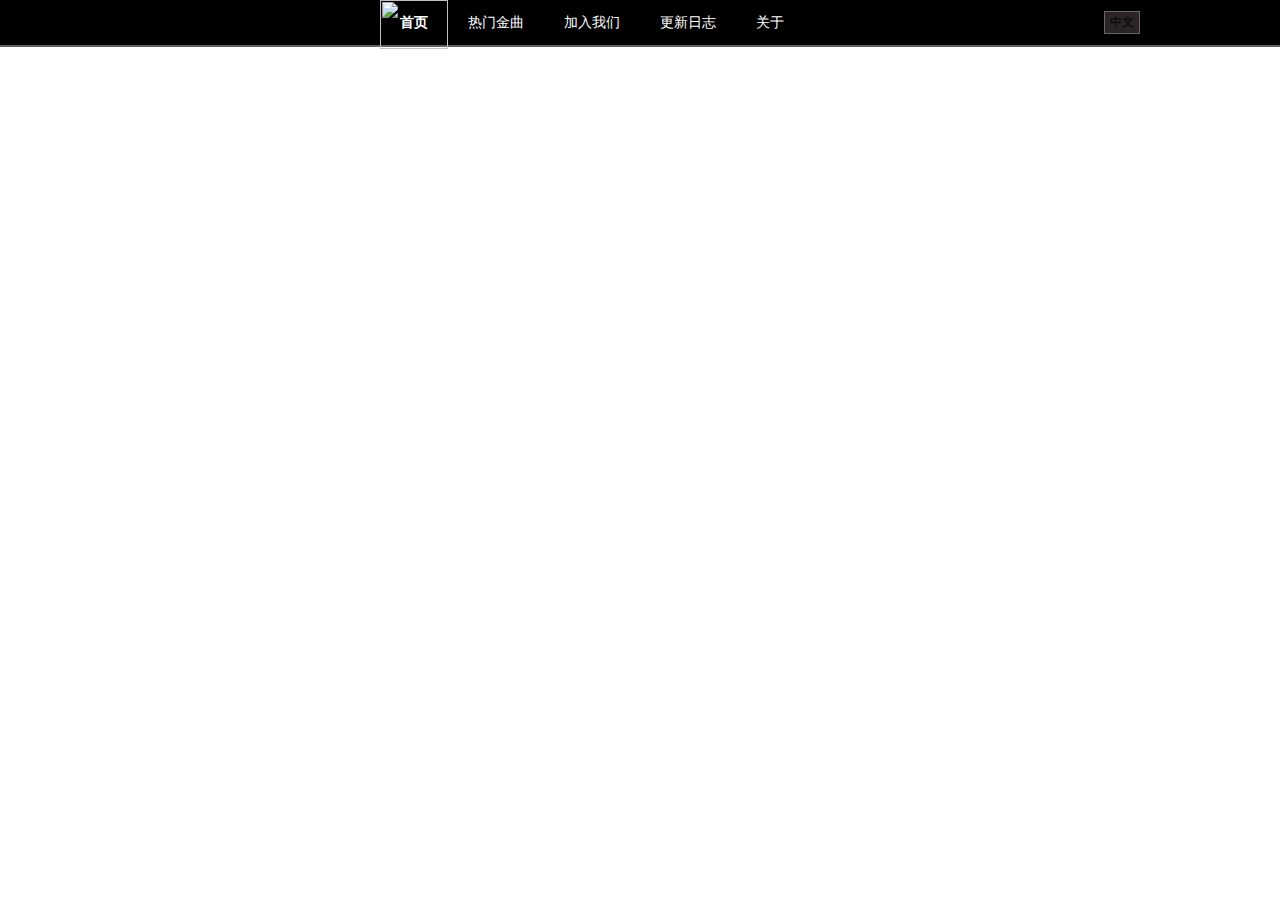
==== demo/index.html @ 3fae18a9 "primary" ====
<!doctype html>
<html lang="en">
<head>
    <meta charset="UTF-8">
    <title>Document</title>
    <!--<link rel="stylesheet" href="style/bootstrap/bootstrap.min.css"/>-->
    <!--<link rel="stylesheet" href="style/bootstrap/bootstrap-theme.css"/>-->
    <link rel="stylesheet" href="style/header.css"/>
    <link rel="stylesheet" href="style/primary.css"/>
</head>
<body>

<div class="bg">
    <div class="header">
        <div class="header-container">
            <div class="header-content clear-fix">
                <ul class="nav url-nav pull-left clear-fix">
                    <li class="imgShow">
                        首页
                        <div>首页</div>
                        <img src="style/img/tab.png" alt=""/>
                    </li>
                    <li>
                        热门金曲
                        <div>热门金曲</div>
                        <img src="style/img/tab.png" alt=""/>
                    </li>
                    <li>
                        加入我们
                        <div>加入我们</div>
                        <img src="style/img/tab.png" alt=""/>
                    </li>
                    <li>
                        更新日志
                        <div>更新日志</div>
                        <img src="style/img/tab.png" alt=""/>
                    </li>
                    <li>
                        关于
                        <div>关于</div>
                        <img src="style/img/tab.png" alt=""/>
                    </li>
                </ul>
                <div class="language-toggle pull-right">
                    <div class="current-language">中文</div>
                    <img src="style/img/caret.png" alt=""/>
                    <ul class="nav language-panel">
                        <li>中文</li>
                        <li>English</li>
                        <li>繁体中文</li>
                    </ul>
                </div>
                <ul class="nav share-nav pull-right clear-fix">
                    <li title="Facebook"><a href="#"><img src="style/img/facebook.png" alt=""/></a></li>
                    <li title="Googleplay"><a href="#"><img src="style/img/Googleplay.png" alt=""/></a></li>
                    <li title="Twitter"><a href="#"><img src="style/img/Twitter.png" alt=""/></a></li>
                    <li title="Instagram"><a href="#"><img src="style/img/Instagram.png" alt=""/></a></li>
                    <li title="RSS"><a href="#"><img src="style/img/RSS.png" alt=""/></a></li>
                </ul>
            </div>
        </div>
    </div>
    <div class="content"></div>
    <div class="footer"></div>
</div>

<script src="scripts/lib/jquery/jquery-1.9.1.min.js"></script>
<script src="scripts/header.js"></script>
<script src="scripts/primary.js"></script>
<!--<script src="scripts/lib/bootstrap/bootstrap.min.js"></script>-->
</body>
</html>
---- demo/style/header.css ----
* {
    margin: 0px;
    padding: 0px;
}
body {
    font: 13px "Helvetica Neue",Helvetica,Arial,sans-serif;
}
.bg {
    width: 100%;
}
.pull-left {
    float: left;
}
.pull-right {
    float: right;
}
.clear-fix:after {
    content: '';
    display: block;
    clear: both;
}
.nav.show {
    display: block!important;
}
.nav.hide {
    display: none!important;
}

/*------------header start-----------*/
.header {
    width: 100%;
    height: 47px;
}
.header-container {
    width: 100%;
    height: 45px;
    position: fixed;
    z-index: 9999;
    left: 0px;
    top: 0px;
    font-size: 14px;
    background-color: #000;
    border-bottom: 2px solid #606060;
}
.header-content {
    width: 1000px;
    height: 45px;
    margin: 0 auto;
}
.header-content .url-nav {
    margin-left: 240px;
}
.header-content .url-nav li {
    float: left;
    padding: 0px 20px;
    height: 45px;
    line-height: 45px;
    cursor: pointer;
    position: relative;
    color: transparent;
}
.header-content .url-nav li:hover {
    background-color: #333;
}
.header-content .url-nav li div {
    position: absolute;
    z-index: 3;
    top: 0px;
    right: 0px;
    bottom: 0px;
    left: 0px;
    text-align: center;
    color: #fff;
}
.header-content .url-nav li img {
    position: absolute;
    display: none;
    z-index: 2;
    height: 49px;
    top: 0px;
    left: 0px;
    width: 100%;
}
.header-content .url-nav li.imgShow img {
    display: block;
}
.header-content .url-nav li.imgShow div {
    font-weight: 600;
}
.header-content .share-nav {
    margin-right: 82px;
}
.header-content .share-nav li {
    margin-right: 10px;
    float: left;
    height: 45px;
    line-height: 45px;
    cursor: pointer;
}
.nav {
    list-style-type: none;
}
.header-content .share-nav li a {
    display: block;
    width: 17px;
    height: 45px;
    overflow: hidden;
}
.header-content .share-nav li a img {
    border: none;
    margin-top: 14px;
}
.language-toggle {
    /*width: 36px;*/
    height: 21px;
    line-height: 21px;
    text-align: center;
    margin-top: 11px;
    padding: 0px 5px;
    font-size: 12px;
    background-color: #2b2426;
    border: 1px solid #666;
    cursor: pointer;
    position: relative;
}
.language-toggle img {
    position: absolute;
    bottom: 1px;
    right: 1px;
    width: 5px;
    height: 5px;
}
.language-toggle .language-panel {
    position: absolute;
    top: 23px;
    left: -1px;
    width: 90px;
    padding: 15px 0px;
    background-color: #2b2426;
    border: 1px solid #999;
    display: none;
}
.language-toggle .language-panel li {
    height: 25px;
    line-height: 25px;
    text-align: center;
}
.language-toggle .language-panel li:hover {
    background-color: #333;
    color: #999999;
}
/*------------header end-----------*/
---- demo/style/primary.css ----
/*-------------bg-sound-rotate start------------*/
@-ms-keyframes bg-sound-rotate /* IE9 */
{
    from {-ms-transform: rotate(300deg);}
    to {-ms-transform: rotate3(360deg);}
}
@-moz-keyframes bg-sound-rotate /* Firefox */
{
    from {-moz-transform: rotate(300deg);}
    to {-moz-transform: rotate(360deg);}
}
@-webkit-keyframes bg-sound-rotate /* Safari 和 Chrome */
{
    from {-webkit-transform: rotate(300deg);}
    to {-webkit-transform: rotate(360deg);}
}
@-o-keyframes bg-sound-rotate /* Opera */
{
    from {-o-transform: rotate(300deg);}
    to {-o-transform: rotate(360deg);}
}
/*-------------bg-sound-rotate end------------*/

/*-------------recently-release start------------*/
@-ms-keyframes recently-release /* IE9 */
{
    from {
        top: 0px;
        opacity: 0.5;
    }
    to {
        top: 190px;
        opacity: 1;
    }
}
@-moz-keyframes recently-release /* Firefox */
{
    from {
        top: 0px;
        opacity: 0.5;
    }
    to {
        top: 190px;
        opacity: 1;
    }
}
@-webkit-keyframes recently-release /* Safari 和 Chrome */
{
    from {
        top: 0px;
        opacity: 0.5;
    }
    to {
        top: 190px;
        opacity: 1;
    }
}
@-o-keyframes recently-release /* Opera */
{
    from {
        top: 0px;
        opacity: 0.5;
    }
    to {
        top: 190px;
        opacity: 1;
    }
}
/*-------------recently-release end------------*/

/*-------------iSing-star start------------*/
@-ms-keyframes iSing-star /* IE9 */
{
    from {
        top: 0px;
        opacity: 0.5;
    }
    to {
        top: 80px;
        opacity: 1;
    }
}
@-moz-keyframes iSing-star /* Firefox */
{
    from {
        top: 0px;
        opacity: 0.5;
    }
    to {
        top: 80px;
        opacity: 1;
    }
}
@-webkit-keyframes iSing-star /* Safari 和 Chrome */
{
    from {
        top: 0px;
        opacity: 0.5;
    }
    to {
        top: 80px;
        opacity: 1;
    }
}
@-o-keyframes iSing-star /* Opera */
{
    from {
        top: 0px;
        opacity: 0.5;
    }
    to {
        top: 80px;
        opacity: 1;
    }
}
/*-------------iSing-star end------------*/

.primary .primary-top {
    background: url(img/primary-top.jpg);
}
.primary .primary-top .content {
    width: 1000px;
    height: 640px;
    margin: 0 auto;
    position: relative;
}
.primary .primary-top .content .content-left {
    position: absolute;
    top: 72px;
}
.primary .primary-top .content .content-left .is-sing {
    height: 102px;
    padding-left: 103px;
    background: url(img/is-sing.png) no-repeat;
    color: #fff;
    vertical-align: bottom;
    overflow: hidden;
}
.primary .primary-top .content .content-left .is-sing h1 {
    font-size: 25.45px;
    margin: 50px 0px 0px 16px;
}
.primary .primary-top .content .content-left .is-sing p {
    font-size: 14.14px;
    line-height: 25px;
    margin-left: 16px;
}
.primary .primary-top .content .content-left .download {
    width: 285px;
    margin-top: 110px;
}
.primary .primary-top .content .content-left .download .quickMark {
    width: 167px;
    height: 201px;
    margin: 45px 0px 0px 59px;
    background: #fff;
}
.primary .primary-top .content .content-left .download .quickMark img {
    width: 167px;
    height: 163px;
}
.primary .primary-top .content .content-left .download .quickMark p {
    margin-top: 13px;
    font-size: 15px;
    text-align: justify;
    white-space: pre-wrap;
}
.primary .primary-top .content .content-left .download .google-play-download {
    margin-top: 18px;
    width: 286px;
    height: 57px;
    cursor: pointer;
}
.primary .primary-top .content .content-left .download .android-play-download {
    width: 286px;
    height: 57px;
    cursor: pointer;
}
.primary .primary-top .content .content-right {
    width: 410px;
    position: absolute;
    top: 72px;
    left: 358px;
}
.primary .primary-top .content .content-right .bg-sound {
    position: absolute;
    top: 0px;
    left: 0px;
    z-index: 1;
    -ms-animation: bg-sound-rotate 1.2s linear 0s 1;
    -webkit-animation: bg-sound-rotate 1.2s linear 0s 1;
    -moz-animation: bg-sound-rotate 1.2s linear 0s 1;
    -o-animation: bg-sound-rotate 1.2s linear 0s 1;
}
.primary .primary-top .content .content-right .recently-release {
    position: absolute;
    top: 190px;
    left:120px;
    z-index: 2;
    -ms-animation: recently-release 1s linear 0s 1;
    -webkit-animation: recently-release 1s linear 0s 1;
    -moz-animation: recently-release 1s linear 0s 1;
    -o-animation: recently-release 1s linear 0s 1;
}
.primary .primary-top .content .content-right .iSing-star {
    position: absolute;
    top: 80px;
    left:250px;
    z-index: 3;
    opacity: 1;
    -ms-animation: iSing-star 1s linear 0s 1;
    -webkit-animation: iSing-star 1s linear 0s 1;
    -moz-animation: iSing-star 1s linear 0s 1;
    -o-animation: iSing-star 1s linear 0s 1;
}



.primary .primary-bottom {
    background: #fff;
}
.primary .primary-bottom .content {
    width: 1000px;
    height: 935px;
    margin: 0 auto;
    position: relative;
}
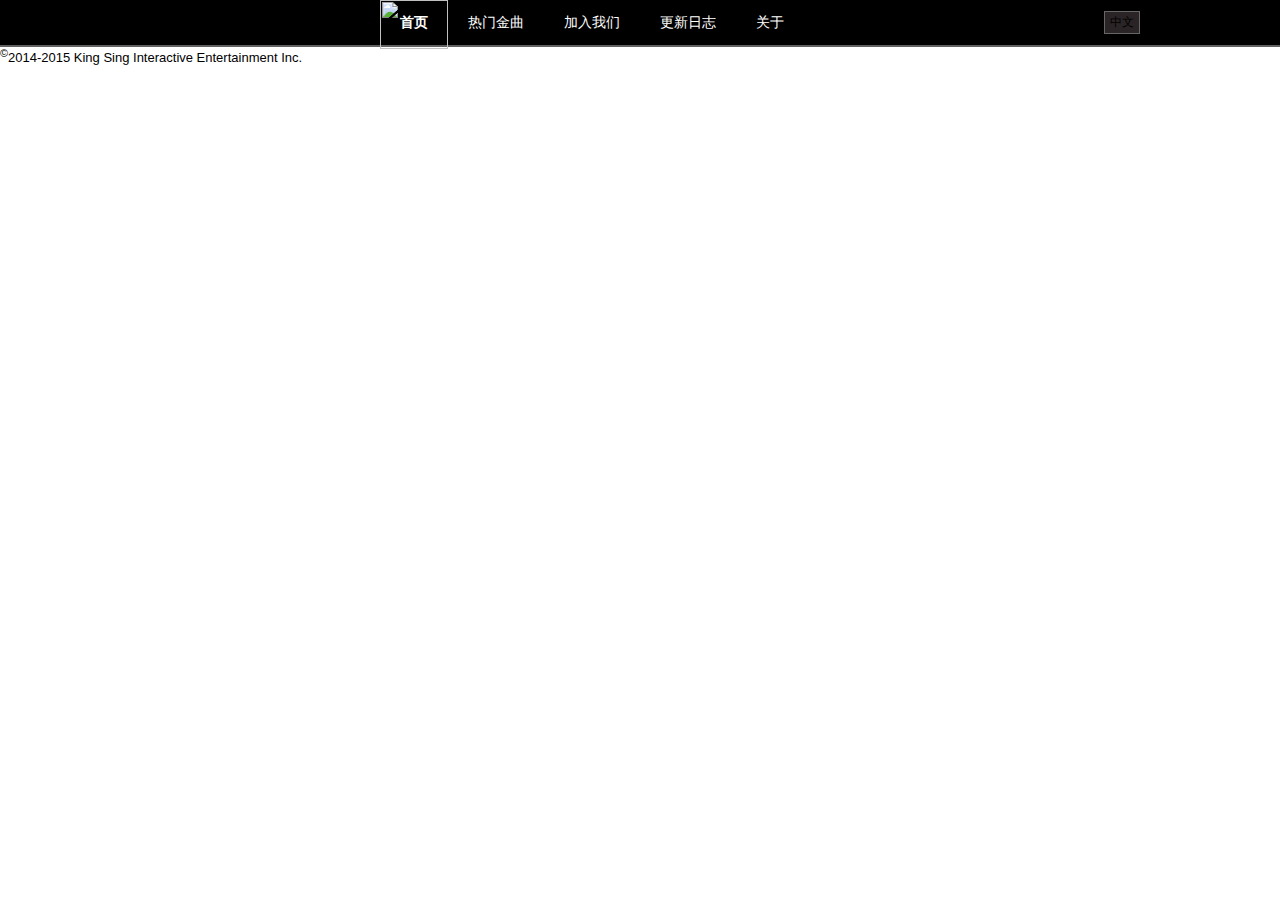
==== commit 00e05769: "about" ====
--- a/demo/index.html
+++ b/demo/index.html
@@ -5,8 +5,12 @@
     <title>Document</title>
     <!--<link rel="stylesheet" href="style/bootstrap/bootstrap.min.css"/>-->
     <!--<link rel="stylesheet" href="style/bootstrap/bootstrap-theme.css"/>-->
+    <link rel="stylesheet" href="style/animation.css"/>
     <link rel="stylesheet" href="style/header.css"/>
     <link rel="stylesheet" href="style/primary.css"/>
+    <link rel="stylesheet" href="style/hot-song.css"/>
+    <link rel="stylesheet" href="style/join-us.css"/>
+    <link rel="stylesheet" href="style/about.css"/>
 </head>
 <body>
 
@@ -15,27 +19,27 @@
         <div class="header-container">
             <div class="header-content clear-fix">
                 <ul class="nav url-nav pull-left clear-fix">
-                    <li class="imgShow">
+                    <li class="imgShow" data-url="primary">
                         首页
                         <div>首页</div>
                         <img src="style/img/tab.png" alt=""/>
                     </li>
-                    <li>
+                    <li data-url="hot-song">
                         热门金曲
                         <div>热门金曲</div>
                         <img src="style/img/tab.png" alt=""/>
                     </li>
-                    <li>
+                    <li data-url="join-us">
                         加入我们
                         <div>加入我们</div>
                         <img src="style/img/tab.png" alt=""/>
                     </li>
-                    <li>
+                    <li data-url="update-log">
                         更新日志
                         <div>更新日志</div>
                         <img src="style/img/tab.png" alt=""/>
                     </li>
-                    <li>
+                    <li data-url="about">
                         关于
                         <div>关于</div>
                         <img src="style/img/tab.png" alt=""/>
@@ -61,7 +65,9 @@
         </div>
     </div>
     <div class="content"></div>
-    <div class="footer"></div>
+    <div class="footer">
+       <sup> &copy;</sup>2014-2015 King Sing Interactive Entertainment Inc.
+    </div>
 </div>
 
 <script src="scripts/lib/jquery/jquery-1.9.1.min.js"></script>
--- a/demo/style/animation.css
+++ b/demo/style/animation.css
@@ -0,0 +1,649 @@
+/*-------------bg-sound-rotate start------------*/
+@keyframes bg-sound
+{
+    0%{
+        opacity:0;-webkit-transform:rotate(-45deg);-moz-transform:rotate(-45deg);-ms-transform:rotate(-45deg);-o-transform:rotate(-45deg);transform:rotate(-45deg)
+    }
+    100%{
+        opacity:1;-webkit-transform:rotate(0deg);-moz-transform:rotate(0deg);-ms-transform:rotate(0deg);-o-transform:rotate(0deg);transform:rotate(0deg)
+    }
+}
+@-ms-keyframes bg-sound /* IE9 */
+{
+    0%{
+        opacity:0;-webkit-transform:rotate(-45deg);-moz-transform:rotate(-45deg);-ms-transform:rotate(-45deg);-o-transform:rotate(-45deg);transform:rotate(-45deg)
+    }
+    100%{
+        opacity:1;-webkit-transform:rotate(0deg);-moz-transform:rotate(0deg);-ms-transform:rotate(0deg);-o-transform:rotate(0deg);transform:rotate(0deg)
+    }
+}
+@-moz-keyframes bg-sound /* Firefox */
+{
+    0%{
+        opacity:0;-webkit-transform:rotate(-45deg);-moz-transform:rotate(-45deg);-ms-transform:rotate(-45deg);-o-transform:rotate(-45deg);transform:rotate(-45deg)
+    }
+    100%{
+        opacity:1;-webkit-transform:rotate(0deg);-moz-transform:rotate(0deg);-ms-transform:rotate(0deg);-o-transform:rotate(0deg);transform:rotate(0deg)
+    }
+}
+@-webkit-keyframes bg-sound /* Safari 和 Chrome */
+{
+    0%{
+        opacity:0;-webkit-transform:rotate(-45deg);-moz-transform:rotate(-45deg);-ms-transform:rotate(-45deg);-o-transform:rotate(-45deg);transform:rotate(-45deg)
+    }
+    100%{
+        opacity:1;-webkit-transform:rotate(0deg);-moz-transform:rotate(0deg);-ms-transform:rotate(0deg);-o-transform:rotate(0deg);transform:rotate(0deg)
+    }
+}
+@-o-keyframes bg-sound /* Opera */
+{
+    0%{
+        opacity:0;-webkit-transform:rotate(-45deg);-moz-transform:rotate(-45deg);-ms-transform:rotate(-45deg);-o-transform:rotate(-45deg);transform:rotate(-45deg)
+    }
+    100%{
+        opacity:1;-webkit-transform:rotate(0deg);-moz-transform:rotate(0deg);-ms-transform:rotate(0deg);-o-transform:rotate(0deg);transform:rotate(0deg)
+    }
+}
+/*-------------bg-sound-rotate end------------*/
+
+/*-------------recently-release start------------*/
+@keyframes recently-release
+{
+    0% {
+        top: 0px;
+        opacity: 0.5;
+    }
+    100% {
+        top: 190px;
+        opacity: 1;
+    }
+}
+@-ms-keyframes recently-release /* IE9 */
+{
+    0% {
+        top: 0px;
+        opacity: 0.5;
+    }
+    100% {
+        top: 190px;
+        opacity: 1;
+    }
+}
+@-moz-keyframes recently-release /* Firefox */
+{
+    0% {
+        top: 0px;
+        opacity: 0.5;
+    }
+    100% {
+        top: 190px;
+        opacity: 1;
+    }
+}
+@-webkit-keyframes recently-release /* Safari 和 Chrome */
+{
+    0% {
+        top: 0px;
+        opacity: 0.5;
+    }
+    100% {
+        top: 190px;
+        opacity: 1;
+    }
+}
+@-o-keyframes recently-release /* Opera */
+{
+    0% {
+        top: 0px;
+        opacity: 0.5;
+    }
+    100% {
+        top: 190px;
+        opacity: 1;
+    }
+}
+/*-------------recently-release end------------*/
+
+/*-------------iSing-star start------------*/
+@keyframes iSing-star
+{
+    0% {
+        top: 0px;
+        opacity: 0.5;
+    }
+    100% {
+        top: 80px;
+        opacity: 1;
+    }
+}
+@-ms-keyframes iSing-star /* IE9 */
+{
+    0% {
+        top: 0px;
+        opacity: 0.5;
+    }
+    100% {
+        top: 80px;
+        opacity: 1;
+    }
+}
+@-moz-keyframes iSing-star /* Firefox */
+{
+    0% {
+        top: 0px;
+        opacity: 0.5;
+    }
+    100% {
+        top: 80px;
+        opacity: 1;
+    }
+}
+@-webkit-keyframes iSing-star /* Safari 和 Chrome */
+{
+    0% {
+        top: 0px;
+        opacity: 0.5;
+    }
+    100% {
+        top: 80px;
+        opacity: 1;
+    }
+}
+@-o-keyframes iSing-star /* Opera */
+{
+    0% {
+        top: 0px;
+        opacity: 0.5;
+    }
+    100% {
+        top: 80px;
+        opacity: 1;
+    }
+}
+/*-------------iSing-star end------------*/
+
+/*-------------song-img start------------*/
+@keyframes song-img
+{
+    0% {
+        left: -50px;
+        opacity: 0;
+    }
+    100% {
+        left: 0px;
+        opacity: 1;
+    }
+}
+@-ms-keyframes song-img /* IE9 */
+{
+    0% {
+        left: -50px;
+        opacity: 0;
+    }
+    100% {
+        left: 0px;
+        opacity: 1;
+    }
+}
+@-moz-keyframes song-img /* Firefox */
+{
+    0% {
+        left: -50px;
+        opacity: 0;
+    }
+    100% {
+        left: 0px;
+        opacity: 1;
+    }
+}
+@-webkit-keyframes song-img /* Safari 和 Chrome */
+{
+    0% {
+        left: -50px;
+        opacity: 0;
+    }
+    100% {
+        left: 0px;
+        opacity: 1;
+    }
+}
+@-o-keyframes song-img /* Opera */
+{
+    0% {
+        left: -50px;
+        opacity: 0;
+    }
+    100% {
+        left: 0px;
+        opacity: 1;
+    }
+}
+/*-------------song-img end------------*/
+
+/*-------------tip-right end------------*/
+@keyframes tip-right
+{
+    0% {
+        width: 0px;
+        height: 9px;
+    }
+    50% {
+        width: 10px;
+        height: 9px;
+    }
+    100% {
+        width: 104px;
+        height: 9px;
+    }
+}
+@-ms-keyframes tip-right /* IE9 */
+{
+    0% {
+        width: 0px;
+        height: 9px;
+    }
+    50% {
+        width: 10px;
+        height: 9px;
+    }
+    100% {
+        width: 104px;
+        height: 9px;
+    }
+}
+@-moz-keyframes tip-right /* Firefox */
+{
+    0% {
+        width: 0px;
+        height: 9px;
+    }
+    50% {
+        width: 10px;
+        height: 9px;
+    }
+    100% {
+        width: 104px;
+        height: 9px;
+    }
+}
+@-webkit-keyframes tip-right /* Safari 和 Chrome */
+{
+    0% {
+        width: 0px;
+        height: 9px;
+    }
+    50% {
+        width: 10px;
+        height: 9px;
+    }
+    100% {
+        width: 104px;
+        height: 9px;
+    }
+}
+@-o-keyframes tip-right /* Opera */
+{
+    0% {
+        width: 0px;
+        height: 9px;
+    }
+    50% {
+        width: 10px;
+        height: 9px;
+    }
+    100% {
+        width: 104px;
+        height: 9px;
+    }
+}
+/*-------------tip-right end------------*/
+
+/*-------------text-right start------------*/
+@keyframes text-right
+{
+    0% {
+        left: 440px;
+        opacity: 0;
+    }
+    67% {
+        left: 440px;
+        opacity: 0;
+    }
+    100% {
+        left: 490px;
+        opacity: 1;
+    }
+}
+@-ms-keyframes text-right /* IE9 */
+{
+    0% {
+        left: 440px;
+        opacity: 0;
+    }
+    67% {
+        left: 440px;
+        opacity: 0;
+    }
+    100% {
+        left: 490px;
+        opacity: 1;
+    }
+}
+@-moz-keyframes text-right /* Firefox */
+{
+    0% {
+        left: 440px;
+        opacity: 0;
+    }
+    67% {
+        left: 440px;
+        opacity: 0;
+    }
+    100% {
+        left: 490px;
+        opacity: 1;
+    }
+}
+@-webkit-keyframes text-right /* Safari 和 Chrome */
+{
+    0% {
+        left: 440px;
+        opacity: 0;
+    }
+    67% {
+        left: 440px;
+        opacity: 0;
+    }
+    100% {
+        left: 490px;
+        opacity: 1;
+    }
+}
+@-o-keyframes text-right /* Opera */
+{
+    0% {
+        left: 440px;
+        opacity: 0;
+    }
+    67% {
+        left: 440px;
+        opacity: 0;
+    }
+    100% {
+        left: 490px;
+        opacity: 1;
+    }
+}
+/*-------------text-right end------------*/
+
+/*-------------new-people-entry start------------*/
+@keyframes new-people-entry
+{
+    0% {
+        top: 472px;
+        opacity: 0;
+    }
+    100% {
+        top: 0px;
+        opacity: 1;
+    }
+}
+@-ms-keyframes new-people-entry /* IE9 */
+{
+    0% {
+        top: 472px;
+        opacity: 0;
+    }
+    100% {
+        top: 0px;
+        opacity: 1;
+    }
+}
+@-moz-keyframes new-people-entry /* Firefox */
+{
+    0% {
+        top: 472px;
+        opacity: 0;
+    }
+    100% {
+        top: 0px;
+        opacity: 1;
+    }
+}
+@-webkit-keyframes new-people-entry /* Safari 和 Chrome */
+{
+    0% {
+        top: 472px;
+        opacity: 0;
+    }
+    100% {
+        top: 0px;
+        opacity: 1;
+    }
+}
+@-o-keyframes new-people-entry /* Opera */
+{
+    0% {
+        top: 472px;
+        opacity: 0;
+    }
+    100% {
+        top: 0px;
+        opacity: 1;
+    }
+}
+/*-------------new-people-entry end------------*/
+
+/*-------------tip-left end------------*/
+@keyframes tip-left
+{
+    0% {
+        width: 0px;
+        height: 9px;
+    }
+    50% {
+        width: 10px;
+        height: 9px;
+    }
+    100% {
+        width: 104px;
+        height: 9px;
+    }
+}
+@-ms-keyframes tip-left /* IE9 */
+{
+    0% {
+        width: 0px;
+        height: 9px;
+    }
+    50% {
+        width: 10px;
+        height: 9px;
+    }
+    100% {
+        width: 104px;
+        height: 9px;
+    }
+}
+@-moz-keyframes tip-left /* Firefox */
+{
+    0% {
+        width: 0px;
+        height: 9px;
+    }
+    50% {
+        width: 10px;
+        height: 9px;
+    }
+    100% {
+        width: 104px;
+        height: 9px;
+    }
+}
+@-webkit-keyframes tip-left /* Safari 和 Chrome */
+{
+    0% {
+        width: 0px;
+        height: 9px;
+    }
+    50% {
+        width: 10px;
+        height: 9px;
+    }
+    100% {
+        width: 104px;
+        height: 9px;
+    }
+}
+@-o-keyframes tip-left /* Opera */
+{
+    0% {
+        width: 0px;
+        height: 9px;
+    }
+    50% {
+        width: 10px;
+        height: 9px;
+    }
+    100% {
+        width: 104px;
+        height: 9px;
+    }
+}
+/*-------------tip-left end------------*/
+
+/*-------------text-left start------------*/
+@keyframes text-left
+{
+    0% {
+        left: 100px;
+        opacity: 0;
+    }
+    67% {
+        left: 100px;
+        opacity: 0;
+    }
+    100% {
+        left: 50px;
+        opacity: 1;
+    }
+}
+@-ms-keyframes text-left /* IE9 */
+{
+    0% {
+        left: 100px;
+        opacity: 0;
+    }
+    67% {
+        left: 100px;
+        opacity: 0;
+    }
+    100% {
+        left: 50px;
+        opacity: 1;
+    }
+}
+@-moz-keyframes text-left /* Firefox */
+{
+    0% {
+        left: 100px;
+        opacity: 0;
+    }
+    67% {
+        left: 100px;
+        opacity: 0;
+    }
+    100% {
+        left: 50px;
+        opacity: 1;
+    }
+}
+@-webkit-keyframes text-left /* Safari 和 Chrome */
+{
+    0% {
+        left: 100px;
+        opacity: 0;
+    }
+    67% {
+        left: 100px;
+        opacity: 0;
+    }
+    100% {
+        left: 50px;
+        opacity: 1;
+    }
+}
+@-o-keyframes text-left /* Opera */
+{
+    0% {
+        left: 100px;
+        opacity: 0;
+    }
+    67% {
+        left: 100px;
+        opacity: 0;
+    }
+    100% {
+        left: 50px;
+        opacity: 1;
+    }
+}
+/*-------------text-left end------------*/
+
+/*-------------move-top start------------*/
+@keyframes move-top
+{
+    0% {
+        top: 216px;
+        opacity: 0;
+    }
+    100% {
+        top: 49px;
+        opacity: 1;
+    }
+}
+@-ms-keyframes move-top /* IE9 */
+{
+    0% {
+        top: 216px;
+        opacity: 0;
+    }
+    100% {
+        top: 49px;
+        opacity: 1;
+    }
+}
+@-moz-keyframes move-top /* Firefox */
+{
+    0% {
+        top: 216px;
+        opacity: 0;
+    }
+    100% {
+        top: 49px;
+        opacity: 1;
+    }
+}
+@-webkit-keyframes move-top /* Safari 和 Chrome */
+{
+    0% {
+        top: 216px;
+        opacity: 0;
+    }
+    100% {
+        top: 49px;
+        opacity: 1;
+    }
+}
+@-o-keyframes move-top /* Opera */
+{
+    0% {
+        top: 216px;
+        opacity: 0;
+    }
+    100% {
+        top: 49px;
+        opacity: 1;
+    }
+}
+/*-------------move-top end------------*/--- a/demo/style/primary.css
+++ b/demo/style/primary.css
@@ -1,67 +1,103 @@
 /*-------------bg-sound-rotate start------------*/
-@-ms-keyframes bg-sound-rotate /* IE9 */
-{
-    from {-ms-transform: rotate(300deg);}
-    to {-ms-transform: rotate3(360deg);}
-}
-@-moz-keyframes bg-sound-rotate /* Firefox */
-{
-    from {-moz-transform: rotate(300deg);}
-    to {-moz-transform: rotate(360deg);}
-}
-@-webkit-keyframes bg-sound-rotate /* Safari 和 Chrome */
-{
-    from {-webkit-transform: rotate(300deg);}
-    to {-webkit-transform: rotate(360deg);}
-}
-@-o-keyframes bg-sound-rotate /* Opera */
-{
-    from {-o-transform: rotate(300deg);}
-    to {-o-transform: rotate(360deg);}
+@keyframes bg-sound
+{
+    0%{
+        opacity:0;-webkit-transform:rotate(-45deg);-moz-transform:rotate(-45deg);-ms-transform:rotate(-45deg);-o-transform:rotate(-45deg);transform:rotate(-45deg)
+    }
+    100%{
+        opacity:1;-webkit-transform:rotate(0deg);-moz-transform:rotate(0deg);-ms-transform:rotate(0deg);-o-transform:rotate(0deg);transform:rotate(0deg)
+    }
+}
+@-ms-keyframes bg-sound /* IE9 */
+{
+    0%{
+        opacity:0;-webkit-transform:rotate(-45deg);-moz-transform:rotate(-45deg);-ms-transform:rotate(-45deg);-o-transform:rotate(-45deg);transform:rotate(-45deg)
+    }
+    100%{
+        opacity:1;-webkit-transform:rotate(0deg);-moz-transform:rotate(0deg);-ms-transform:rotate(0deg);-o-transform:rotate(0deg);transform:rotate(0deg)
+    }
+}
+@-moz-keyframes bg-sound /* Firefox */
+{
+    0%{
+        opacity:0;-webkit-transform:rotate(-45deg);-moz-transform:rotate(-45deg);-ms-transform:rotate(-45deg);-o-transform:rotate(-45deg);transform:rotate(-45deg)
+    }
+    100%{
+        opacity:1;-webkit-transform:rotate(0deg);-moz-transform:rotate(0deg);-ms-transform:rotate(0deg);-o-transform:rotate(0deg);transform:rotate(0deg)
+    }
+}
+@-webkit-keyframes bg-sound /* Safari 和 Chrome */
+{
+    0%{
+        opacity:0;-webkit-transform:rotate(-45deg);-moz-transform:rotate(-45deg);-ms-transform:rotate(-45deg);-o-transform:rotate(-45deg);transform:rotate(-45deg)
+    }
+    100%{
+        opacity:1;-webkit-transform:rotate(0deg);-moz-transform:rotate(0deg);-ms-transform:rotate(0deg);-o-transform:rotate(0deg);transform:rotate(0deg)
+    }
+}
+@-o-keyframes bg-sound /* Opera */
+{
+    0%{
+        opacity:0;-webkit-transform:rotate(-45deg);-moz-transform:rotate(-45deg);-ms-transform:rotate(-45deg);-o-transform:rotate(-45deg);transform:rotate(-45deg)
+    }
+    100%{
+        opacity:1;-webkit-transform:rotate(0deg);-moz-transform:rotate(0deg);-ms-transform:rotate(0deg);-o-transform:rotate(0deg);transform:rotate(0deg)
+    }
 }
 /*-------------bg-sound-rotate end------------*/
 
 /*-------------recently-release start------------*/
+@keyframes recently-release
+{
+    0% {
+        top: 0px;
+        opacity: 0.5;
+    }
+    100% {
+        top: 190px;
+        opacity: 1;
+    }
+}
 @-ms-keyframes recently-release /* IE9 */
 {
-    from {
-        top: 0px;
-        opacity: 0.5;
-    }
-    to {
+    0% {
+        top: 0px;
+        opacity: 0.5;
+    }
+    100% {
         top: 190px;
         opacity: 1;
     }
 }
 @-moz-keyframes recently-release /* Firefox */
 {
-    from {
-        top: 0px;
-        opacity: 0.5;
-    }
-    to {
+    0% {
+        top: 0px;
+        opacity: 0.5;
+    }
+    100% {
         top: 190px;
         opacity: 1;
     }
 }
 @-webkit-keyframes recently-release /* Safari 和 Chrome */
 {
-    from {
-        top: 0px;
-        opacity: 0.5;
-    }
-    to {
+    0% {
+        top: 0px;
+        opacity: 0.5;
+    }
+    100% {
         top: 190px;
         opacity: 1;
     }
 }
 @-o-keyframes recently-release /* Opera */
 {
-    from {
-        top: 0px;
-        opacity: 0.5;
-    }
-    to {
+    0% {
+        top: 0px;
+        opacity: 0.5;
+    }
+    100% {
         top: 190px;
         opacity: 1;
     }
@@ -69,46 +105,57 @@
 /*-------------recently-release end------------*/
 
 /*-------------iSing-star start------------*/
+@keyframes iSing-star
+{
+    0% {
+        top: 0px;
+        opacity: 0.5;
+    }
+    100% {
+        top: 80px;
+        opacity: 1;
+    }
+}
 @-ms-keyframes iSing-star /* IE9 */
 {
-    from {
-        top: 0px;
-        opacity: 0.5;
-    }
-    to {
+    0% {
+        top: 0px;
+        opacity: 0.5;
+    }
+    100% {
         top: 80px;
         opacity: 1;
     }
 }
 @-moz-keyframes iSing-star /* Firefox */
 {
-    from {
-        top: 0px;
-        opacity: 0.5;
-    }
-    to {
+    0% {
+        top: 0px;
+        opacity: 0.5;
+    }
+    100% {
         top: 80px;
         opacity: 1;
     }
 }
 @-webkit-keyframes iSing-star /* Safari 和 Chrome */
 {
-    from {
-        top: 0px;
-        opacity: 0.5;
-    }
-    to {
+    0% {
+        top: 0px;
+        opacity: 0.5;
+    }
+    100% {
         top: 80px;
         opacity: 1;
     }
 }
 @-o-keyframes iSing-star /* Opera */
 {
-    from {
-        top: 0px;
-        opacity: 0.5;
-    }
-    to {
+    0% {
+        top: 0px;
+        opacity: 0.5;
+    }
+    100% {
         top: 80px;
         opacity: 1;
     }
@@ -186,17 +233,17 @@
     position: absolute;
     top: 0px;
     left: 0px;
-    z-index: 1;
-    -ms-animation: bg-sound-rotate 1.2s linear 0s 1;
-    -webkit-animation: bg-sound-rotate 1.2s linear 0s 1;
-    -moz-animation: bg-sound-rotate 1.2s linear 0s 1;
-    -o-animation: bg-sound-rotate 1.2s linear 0s 1;
+    -ms-animation: bg-sound 1.2s linear 0s 1;
+    -webkit-animation: bg-sound 1.2s linear 0s 1;
+    -moz-animation: bg-sound 1.2s linear 0s 1;
+    -o-animation: bg-sound 1.2s linear 0s 1;
+    animation: bg-sound 1.2s linear 0s 1;
 }
 .primary .primary-top .content .content-right .recently-release {
     position: absolute;
     top: 190px;
     left:120px;
-    z-index: 2;
+    animation: recently-release 1s linear 0s 1;
     -ms-animation: recently-release 1s linear 0s 1;
     -webkit-animation: recently-release 1s linear 0s 1;
     -moz-animation: recently-release 1s linear 0s 1;
@@ -206,8 +253,7 @@
     position: absolute;
     top: 80px;
     left:250px;
-    z-index: 3;
-    opacity: 1;
+    animation: iSing-star 1s linear 0s 1;
     -ms-animation: iSing-star 1s linear 0s 1;
     -webkit-animation: iSing-star 1s linear 0s 1;
     -moz-animation: iSing-star 1s linear 0s 1;
@@ -221,7 +267,76 @@
 }
 .primary .primary-bottom .content {
     width: 1000px;
-    height: 935px;
+    height: 940px;
     margin: 0 auto;
     position: relative;
+}
+.primary .primary-bottom .content .song {
+    height: 394px;
+    margin-top: 140px;
+    margin-left: 59px;
+    position: relative;
+}
+.primary .primary-bottom .content .song .song-img {
+    position: absolute;
+    top: 0px;
+    left: 0px;
+}
+.primary .primary-bottom .content .song .tip-img {
+    position: absolute;
+    top: 210px;
+    left: 365px;
+}
+.primary .primary-bottom .content .song .line {
+    position: absolute;
+    top: 394px;
+    left: -88.5px;
+}
+.primary .primary-bottom .content .song .text {
+    position: absolute;
+    top: 173px;
+    left: 490px;
+
+}
+.primary .primary-bottom .content .song .text h4 {
+    font-size: 25px;
+    color: #000;
+    text-align: center;
+}
+.primary .primary-bottom .content .song .text p {
+    margin-top: 20px;
+    font-size: 18px;
+    color: #999;
+}
+.primary .primary-bottom .content .social-song {
+    height: 480px;
+    position: relative;
+    margin-top: 67px;
+}
+.primary .primary-bottom .content .social-song .text {
+    position: absolute;
+    top: 270px;
+    left: 50px;
+
+}
+.primary .primary-bottom .content .social-song .text h4 {
+    font-size: 25px;
+    color: #000;
+    text-align: center;
+}
+.primary .primary-bottom .content .social-song .text p {
+    margin-top: 20px;
+    font-size: 18px;
+    color: #999;
+    text-align: center;
+}
+.primary .primary-bottom .content .social-song .new-people-entry {
+    position: absolute;
+    top: 0px;
+    left: 549px;
+}
+.primary .primary-bottom .content .social-song .line {
+    position: absolute;
+    top: 473px;
+    left: 448px;
 }--- a/demo/style/hot-song.css
+++ b/demo/style/hot-song.css
@@ -0,0 +1,78 @@
+/*-------------hot-song-top start--------------*/
+.hot-song .hot-song-top {
+    background: url(img/primary-top.jpg);
+}
+.hot-song .hot-song-top .content {
+    width: 1000px;
+    height: 216px;
+    margin: 0 auto;
+    overflow: hidden;
+}
+.hot-song .hot-song-top .content .hot-song-ising {
+    margin: 60px 0px 0px 55px;
+}
+.hot-song .hot-song-top .content .img-container {
+    position: relative;
+    left: 165px;
+    width: 263px;
+    height: 216px;
+}
+.hot-song .hot-song-top .content .img-container .hot-song-quick-mark {
+    position: absolute;
+    z-index: 2;
+    top: 49px;
+    left: 55px;
+    width: 170px;
+    height: 170px;
+    -ms-animation: move-top 1s linear 0s 1;
+    -webkit-animation: move-top 1s linear 0s 1;
+    -moz-animation: move-top 1s linear 0s 1;
+    -o-animation: move-top 1s linear 0s 1;
+    animation: move-top 1s linear 0s 1;
+}
+.hot-song .hot-song-top .content .img-container .common-bg-sound {
+    position: absolute;
+    z-index: 1;
+    left: 0px;
+    top: 10px;
+    -ms-animation: bg-sound 1s linear 0s 1;
+    -webkit-animation: bg-sound 1s linear 0s 1;
+    -moz-animation: bg-sound 1s linear 0s 1;
+    -o-animation: bg-sound 1s linear 0s 1;
+    animation: bg-sound 1s linear 0s 1;
+}
+
+/*-------------hot-song-top end--------------*/
+
+/*-------------hot-song-bottom start--------------*/
+.hot-song .hot-song-bottom {
+    background-color: #ffffff;
+}
+.hot-song .hot-song-bottom .content {
+    width: 1000px;
+    margin: 0 auto;
+}
+.hot-song .hot-song-bottom .content .song-list-title {
+    font-size: 24px;
+    color: #000;
+    margin: 53px 0px 0px 55px;
+    border-left: 4px solid #ed2445;
+    padding-left: 15px;
+}
+.hot-song .hot-song-bottom .content .song-list {
+    width: 890px;
+    margin: 0 auto;
+    list-style-type: none;
+}
+.hot-song .hot-song-bottom .content .song-list li {
+    float: left;
+    width: 262px;
+    height: 260px;
+    margin: 90px 52px 0px 0px;
+    background: url(img/primary-top.jpg);
+    cursor: pointer;
+}
+.hot-song .hot-song-bottom .content .song-list li.no-border-right {
+    margin-right: 0px;
+}
+/*-------------hot-song-bottom start--------------*/--- a/demo/style/join-us.css
+++ b/demo/style/join-us.css
@@ -0,0 +1,56 @@
+.join-us .join-us-top {
+    background: url(img/primary-top.jpg);
+}
+.join-us .join-us-top .content {
+    width: 1000px;
+    height: 300px;
+    margin: 0 auto;
+    overflow: hidden;
+}
+.join-us .join-us-top .content img {
+    margin: 99px 0px 0px 100px;
+}
+
+.join-us .join-us-bottom {
+
+}
+.join-us .join-us-bottom .content{
+    width: 1000px;
+    margin: 0 auto;
+    color: #000;
+    overflow: hidden;
+}
+.join-us .join-us-bottom .content .join-us-title {
+    padding-left: 16px;
+    border-left: 4px solid #ed2445;
+    font-size: 24px;
+    margin: 95px 0px 0px 99px;
+}
+.join-us .join-us-bottom .content .join-us-content {
+    padding: 32px 0px 0px 99px;
+}
+.join-us .join-us-bottom .content h4 {
+    font-size: 18px;
+    margin: 12px 0px;
+}
+.join-us .join-us-bottom .content p {
+    text-indent: 35px;
+    line-height: 25px;
+    font-size: 14px;
+}
+.join-us .join-us-bottom .content .join-us-content  .contact-email {
+    margin: 86px 0px 50px 0px;
+    height: 48px;
+    padding-left: 78px;
+    background: url(img/email.png) no-repeat;
+    overflow: hidden;
+}
+.join-us .join-us-bottom .content .join-us-content  .contact-email p {
+    margin: -3px 0px 9px 0px;
+    text-indent: 0px;
+}
+.join-us .join-us-bottom .content .join-us-content  .contact-email a {
+    font-weight: bolder;
+    text-decoration: none;
+    color: #000;
+}--- a/demo/style/about.css
+++ b/demo/style/about.css
@@ -0,0 +1,82 @@
+.about .about-top {
+    background: url(img/primary-top.jpg);
+}
+.about .about-top .content{
+    width: 1000px;
+    height: 216px;
+    margin: 0 auto;
+    overflow: hidden;
+}
+.about .about-top .content .about-ising {
+    margin: 60px 0px 0px 87.5px;
+}
+.about .about-top .content .img-container {
+    position: relative;
+    left: 100px;
+    width: 263px;
+    height: 216px;
+}
+.about .about-top .content .img-container .about-song-quick-mark {
+    position: absolute;
+    z-index: 2;
+    top: 49px;
+    left: 55px;
+    width: 170px;
+    height: 170px;
+    -ms-animation: move-top 1s linear 0s 1;
+    -webkit-animation: move-top 1s linear 0s 1;
+    -moz-animation: move-top 1s linear 0s 1;
+    -o-animation: move-top 1s linear 0s 1;
+    animation: move-top 1s linear 0s 1;
+}
+.about .about-top .content .img-container .common-bg-sound {
+    position: absolute;
+    z-index: 1;
+    left: 0px;
+    top: 10px;
+    -ms-animation: bg-sound 1s linear 0s 1;
+    -webkit-animation: bg-sound 1s linear 0s 1;
+    -moz-animation: bg-sound 1s linear 0s 1;
+    -o-animation: bg-sound 1s linear 0s 1;
+    animation: bg-sound 1s linear 0s 1;
+}
+
+.about .about-bottom {
+
+}
+.about .about-bottom .content{
+    width: 1000px;
+    margin: 0 auto;
+    overflow: hidden;
+}
+.about .about-bottom .content .about-content {
+    padding-left: 87.5px;
+}
+.about .about-bottom .content h4 {
+    border-left: 4px solid #ff1c9b;
+    margin: 52px 0px 60px 0px;
+    padding-left: 15px;
+    font-size: 24px;
+    color: #000;
+}
+.about .about-bottom .content .about-content>p {
+    width: 850px;
+    line-height: 25px;
+    font-family: '宋体';
+    color: #000;
+    font-size: 14px;
+}
+.about .about-bottom .content .about-content .contact-email {
+    height: 743px;
+    padding-left: 61px;
+    margin-top: 98px;
+    background: url(img/about-email.png) no-repeat;
+    color: #000;
+    font-family: '黑体';
+    font-size: 18px;
+}
+.about .about-bottom .content .about-content .contact-email a {
+    text-decoration: none;
+    color: #000;
+}
+
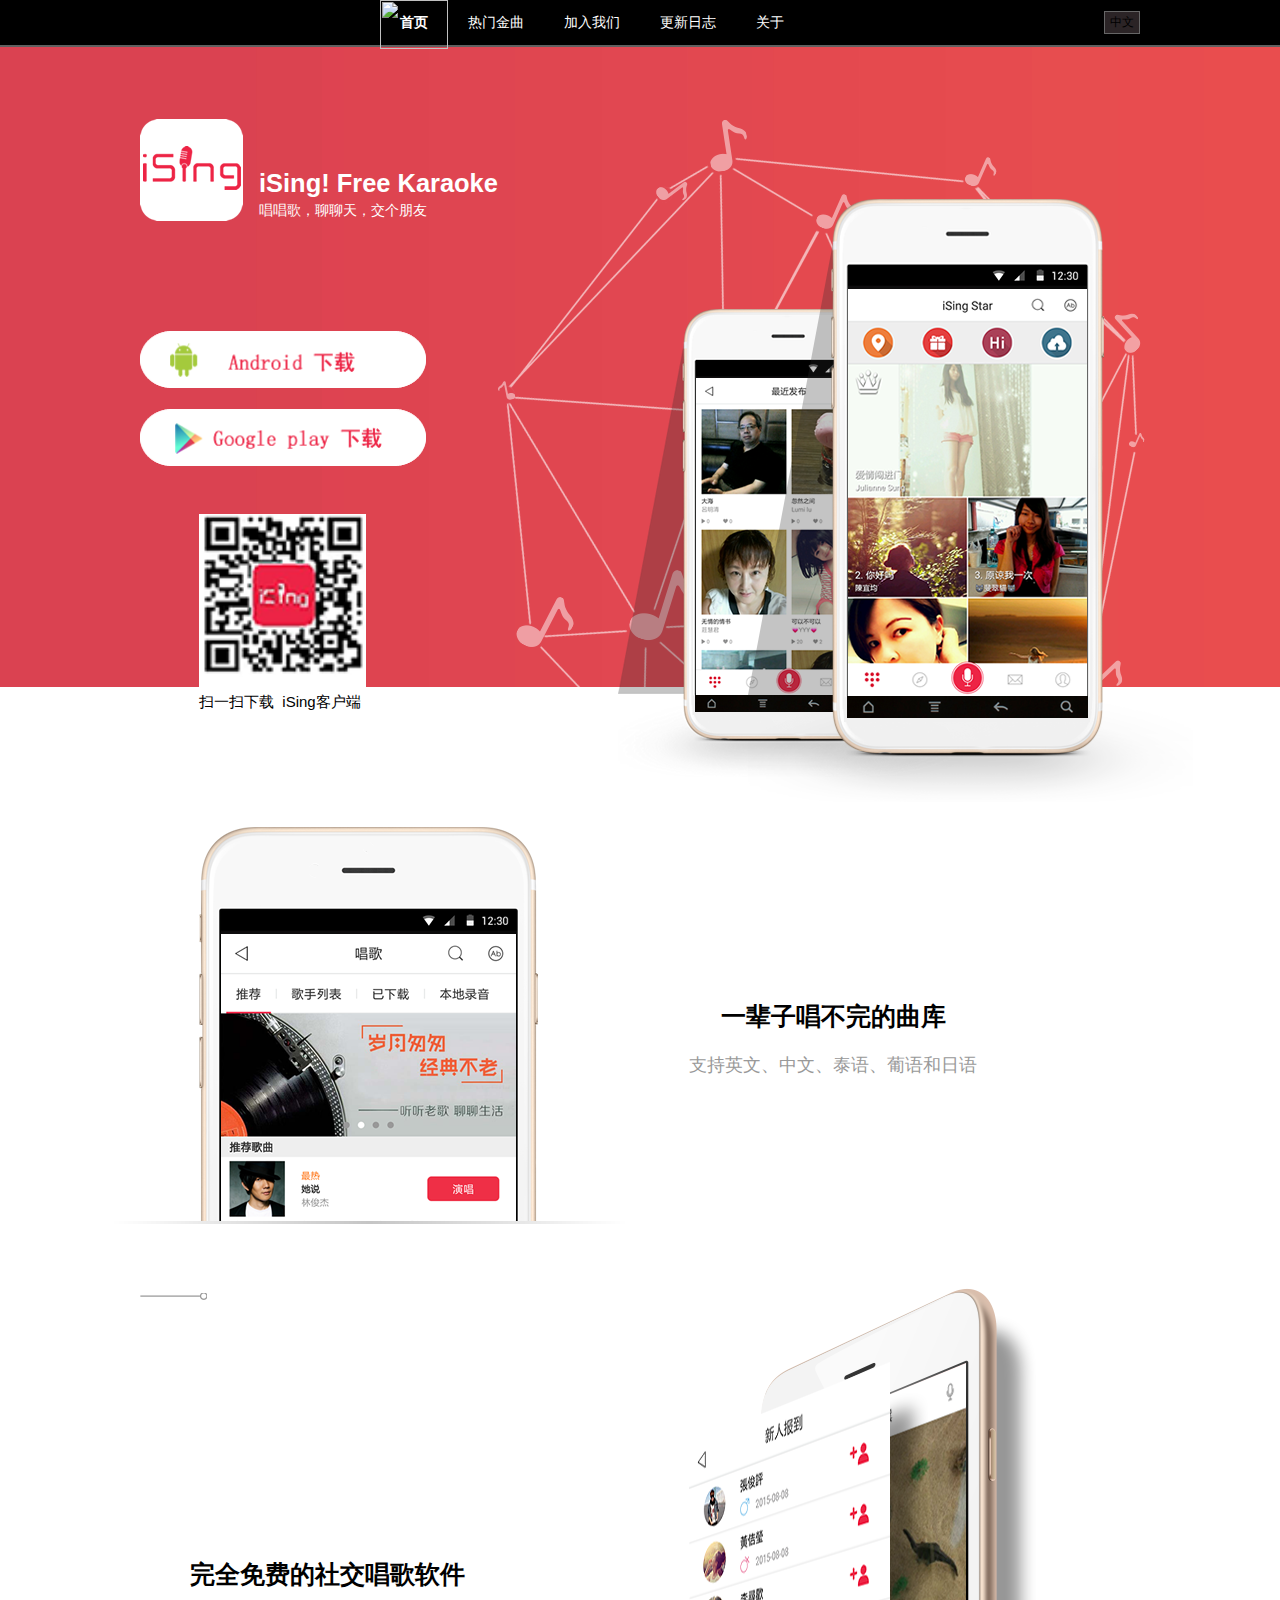
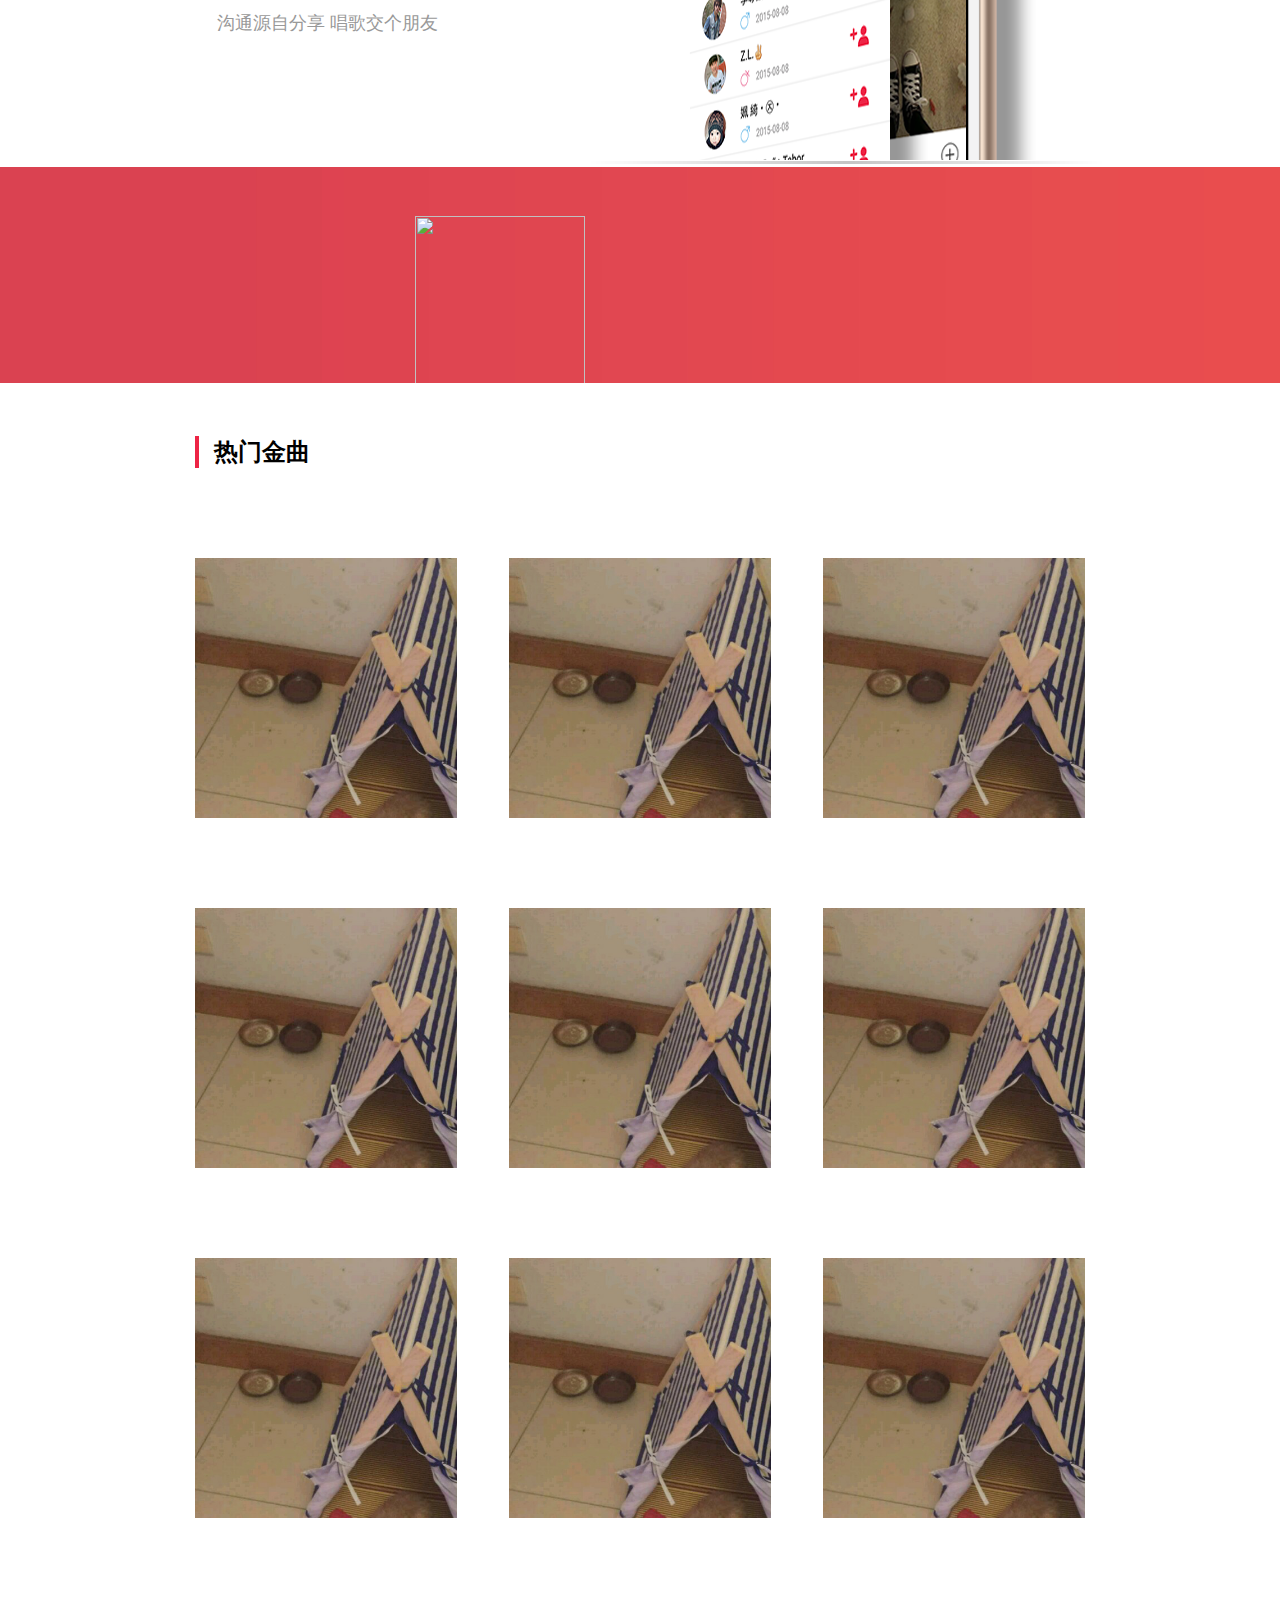
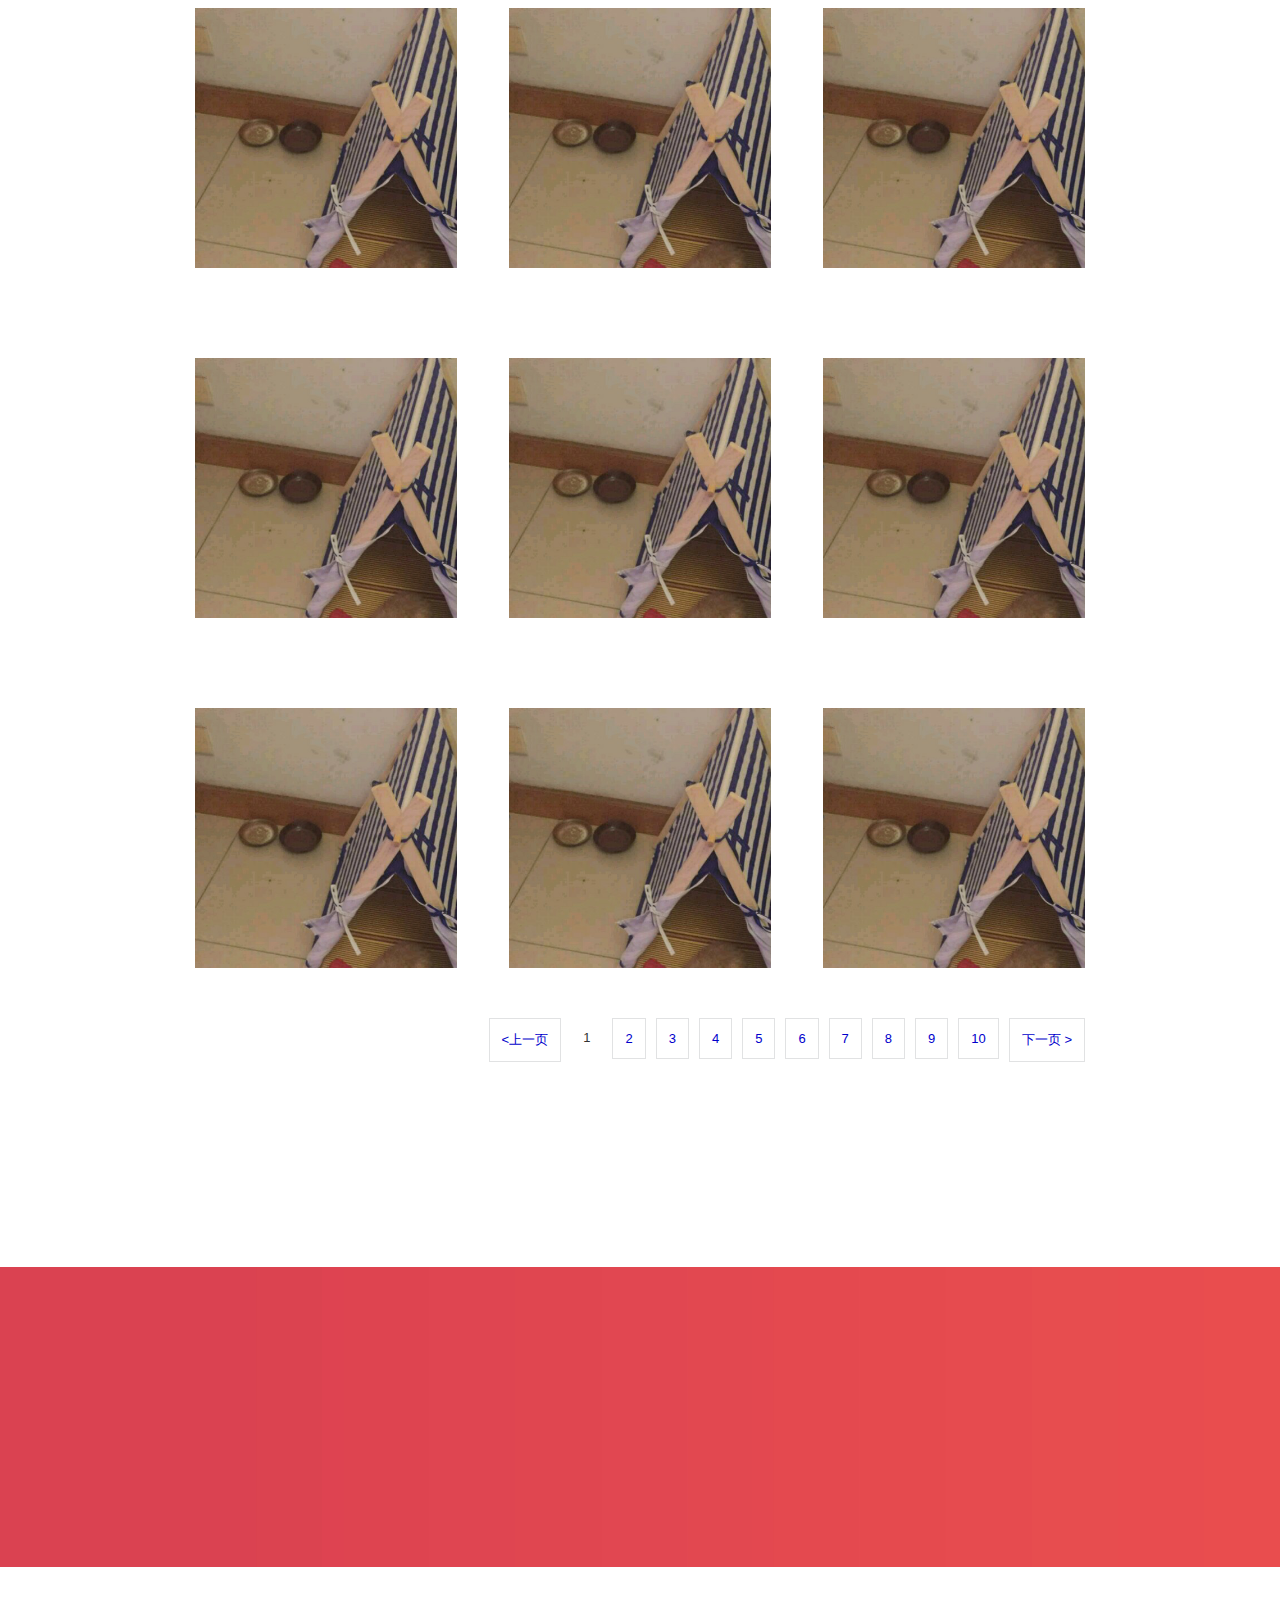
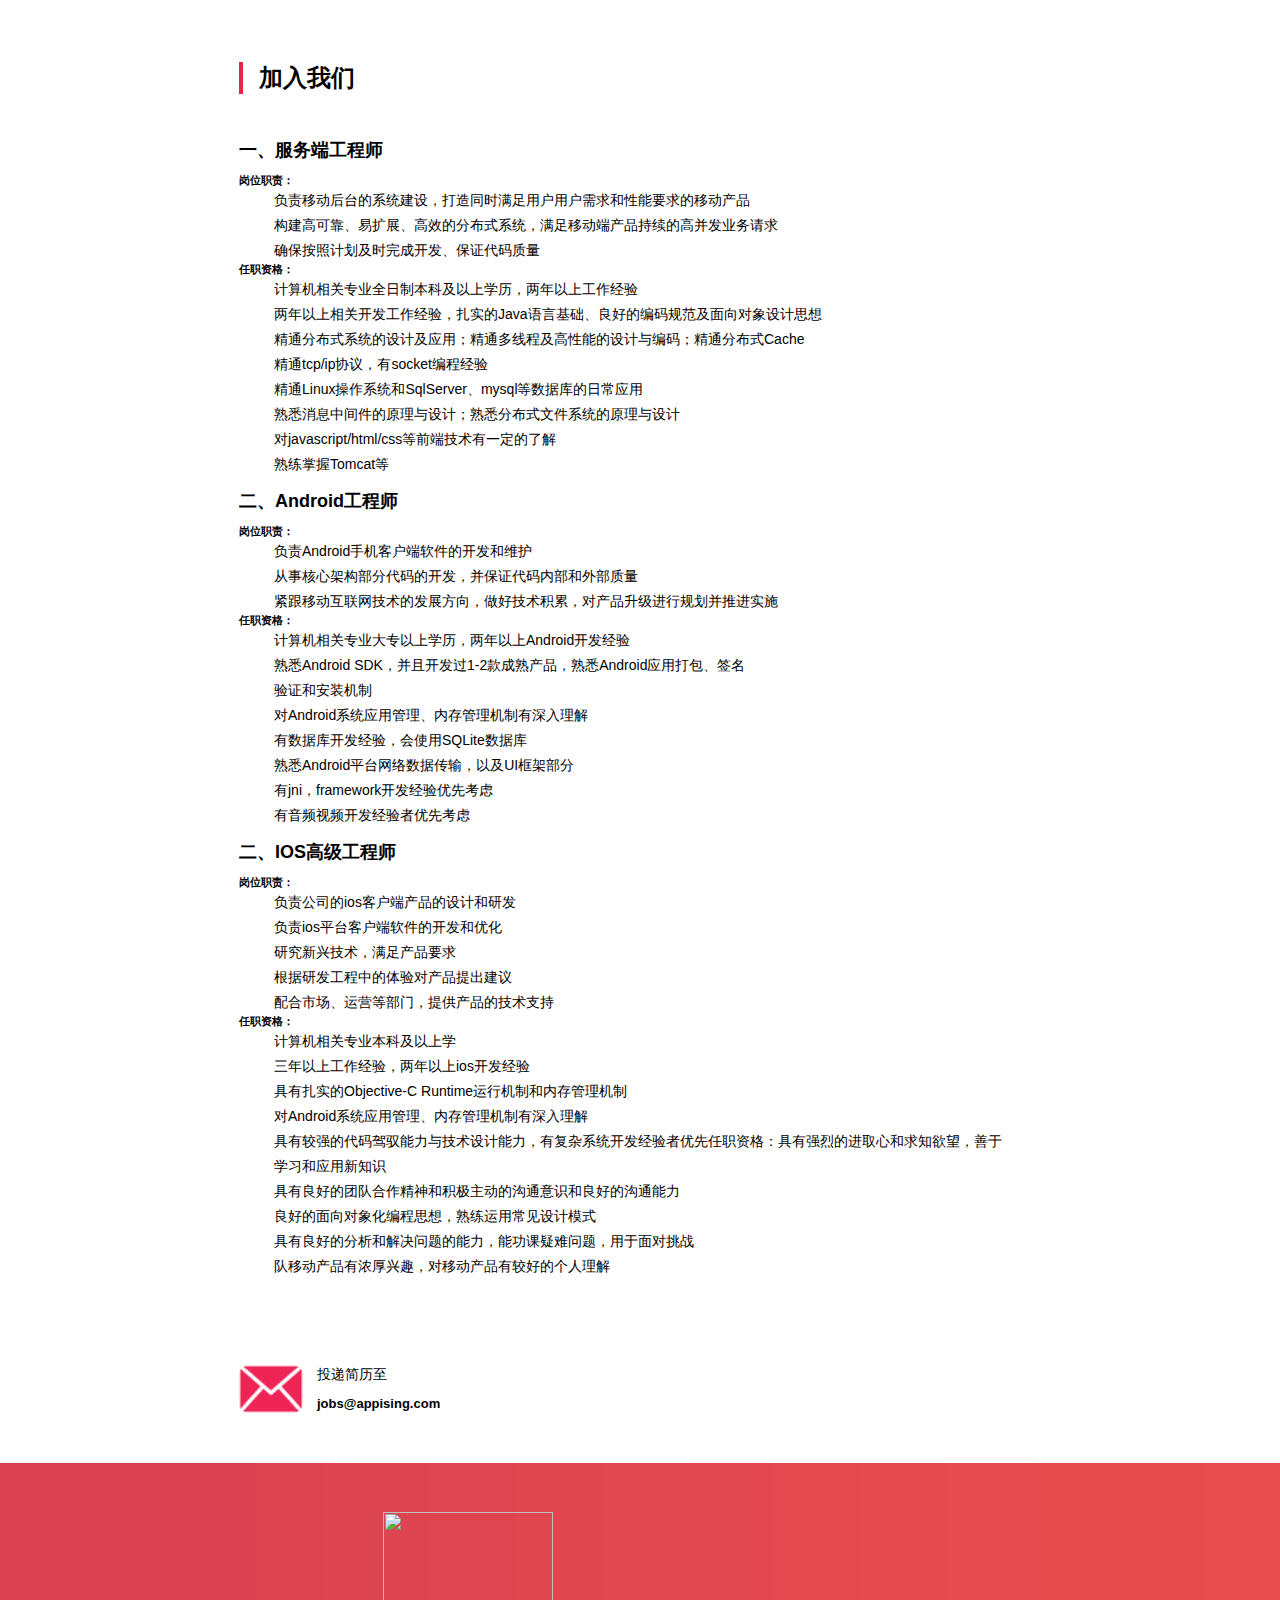
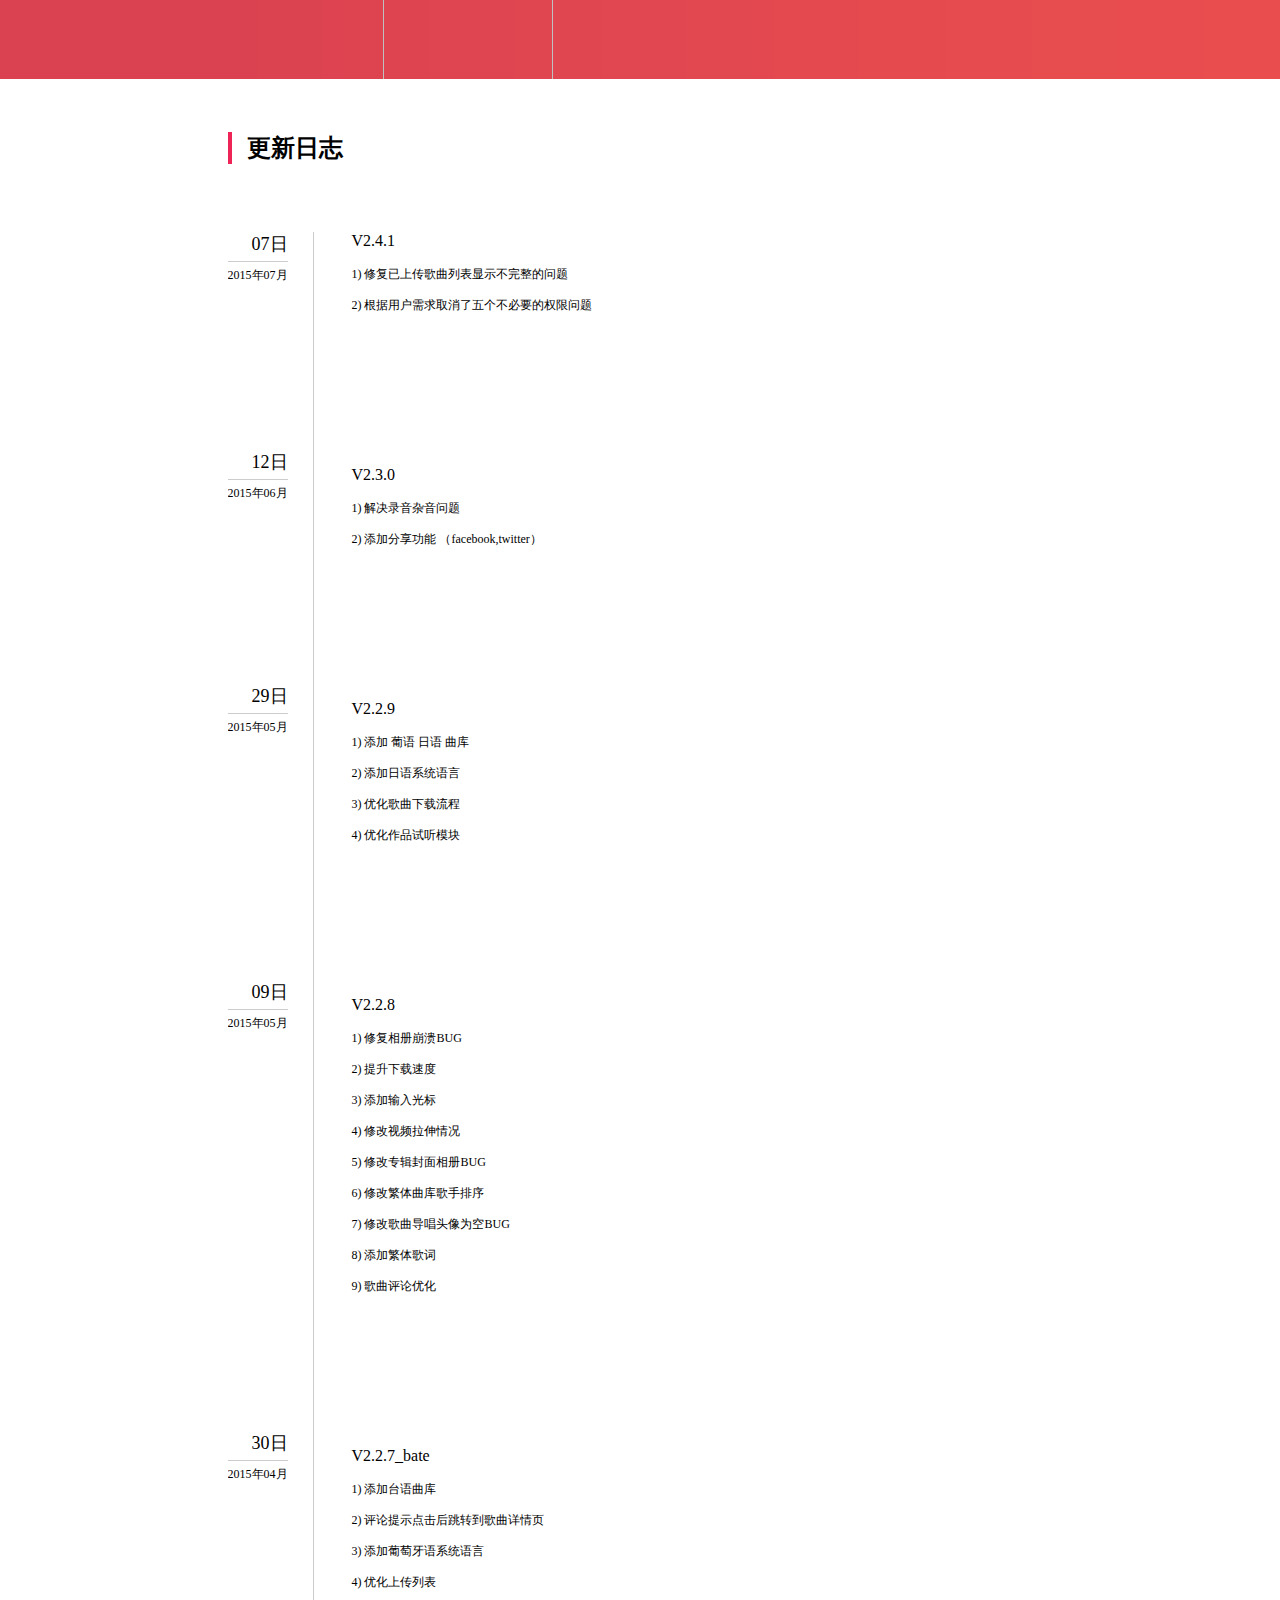
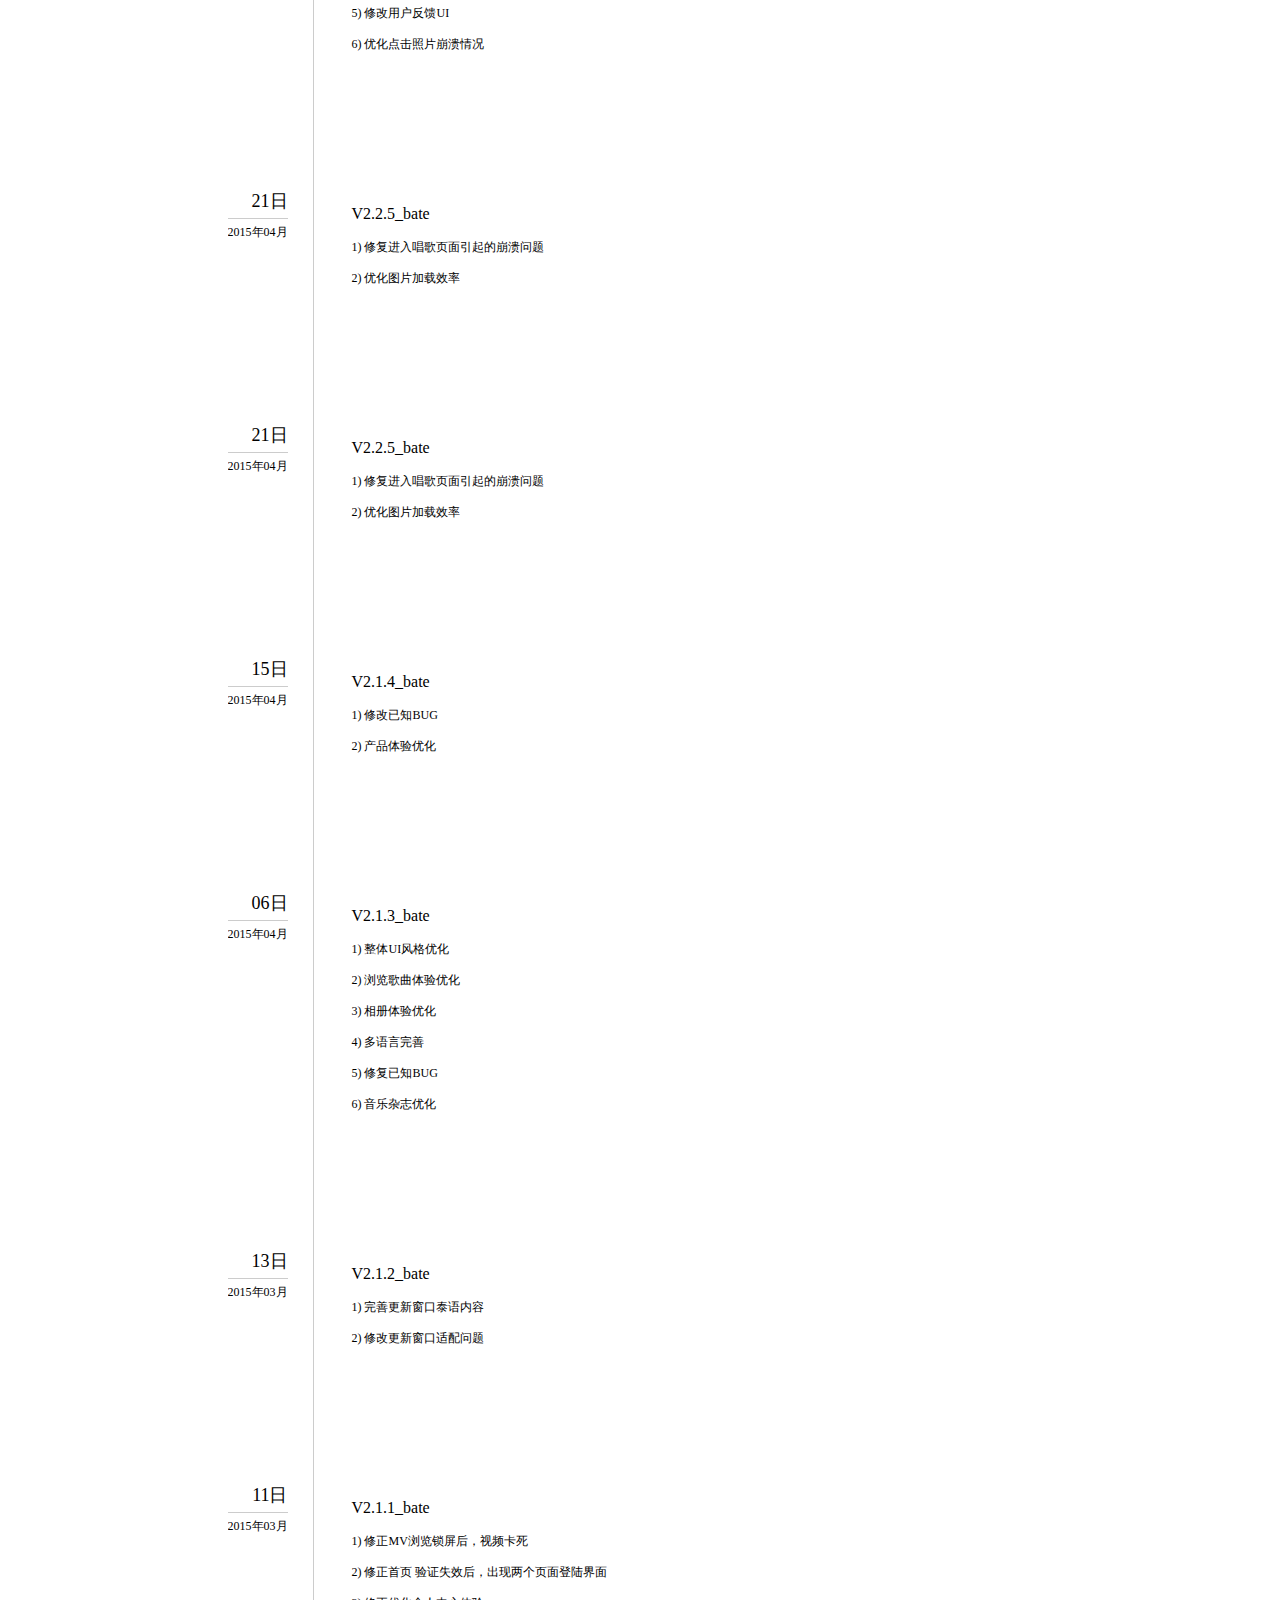
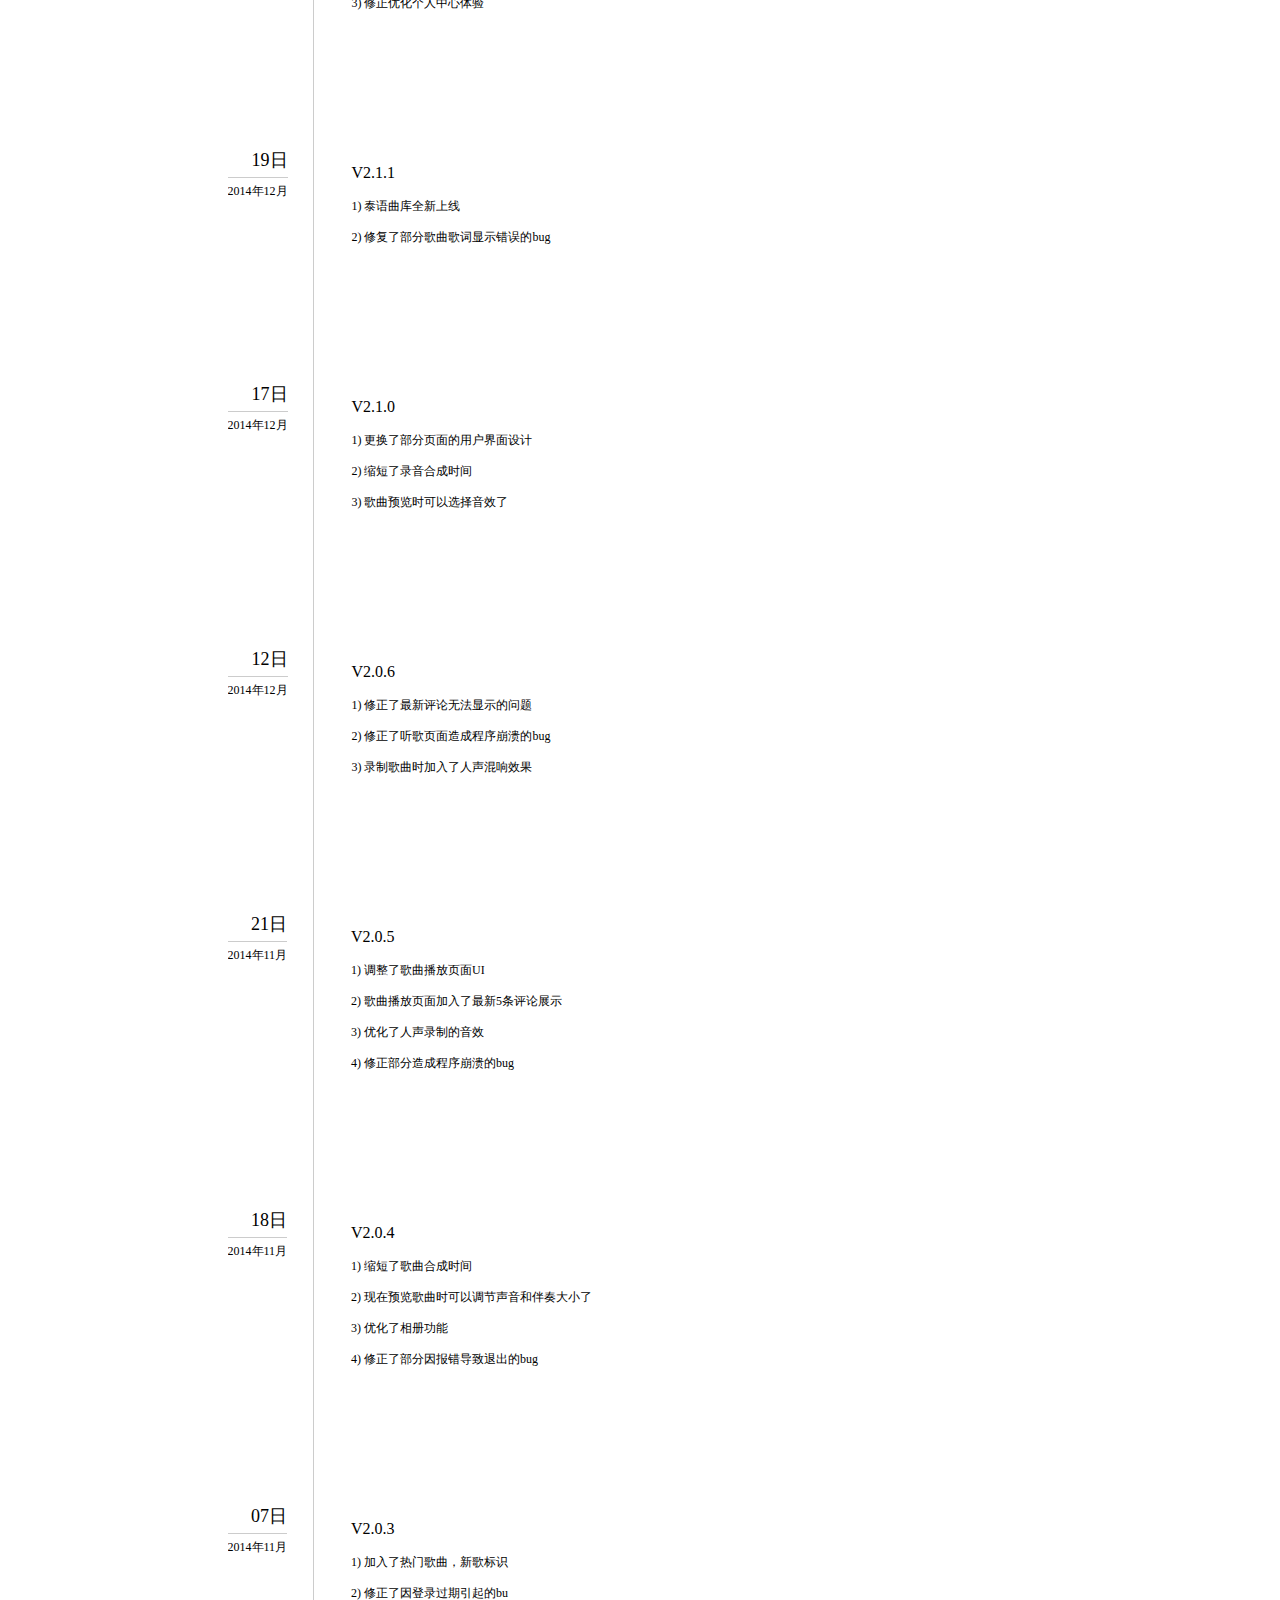
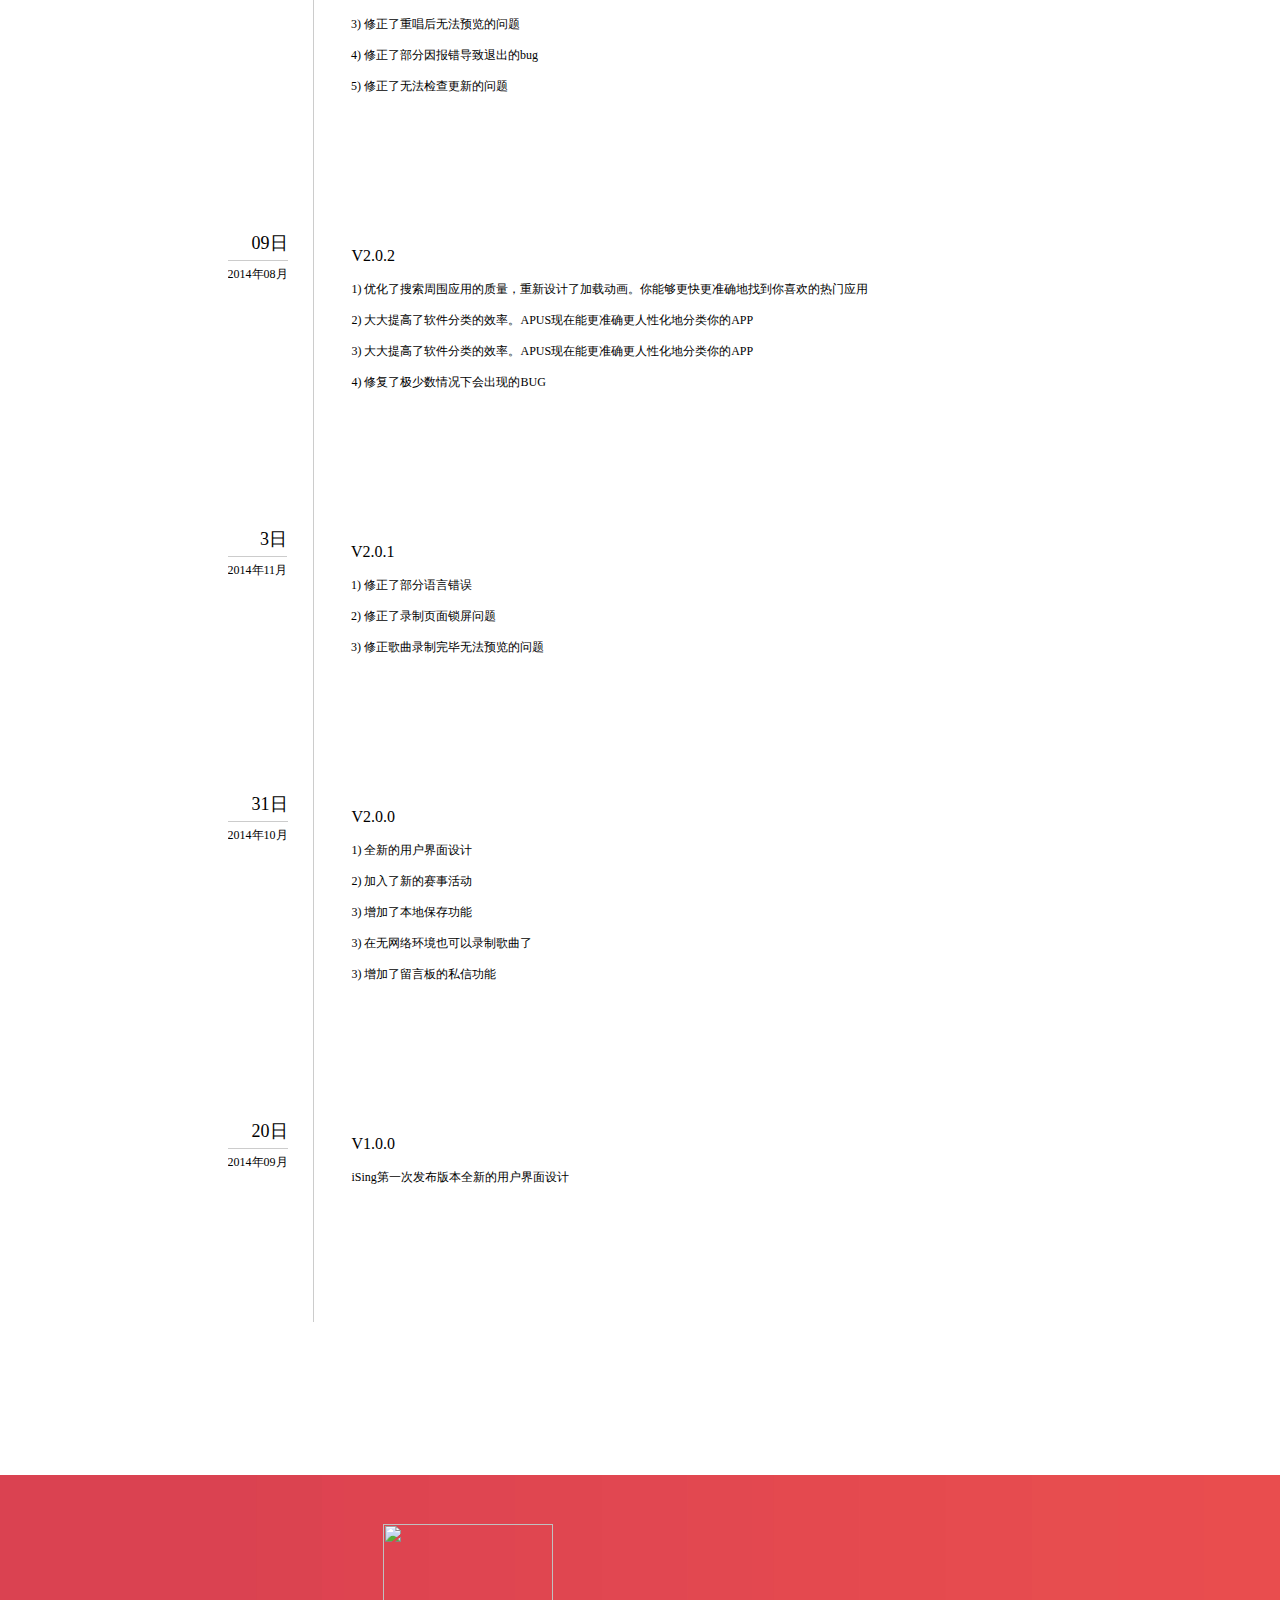
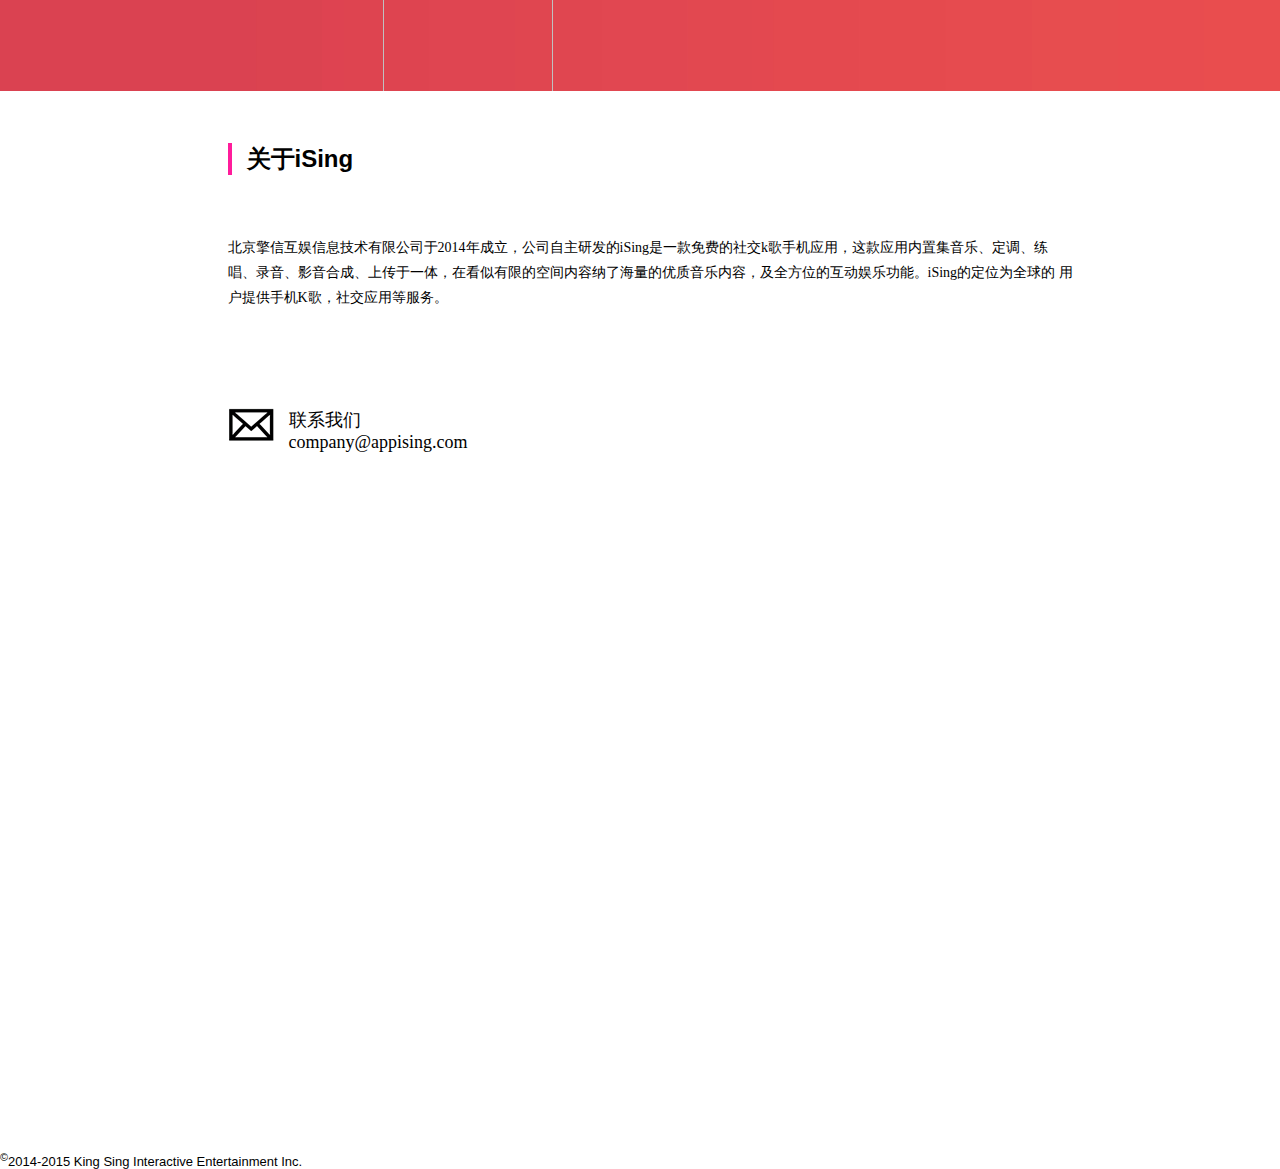
==== commit 1f6c9bfc: "111111111" ====
--- a/demo/index.html
+++ b/demo/index.html
@@ -2,15 +2,15 @@
 <html lang="en">
 <head>
     <meta charset="UTF-8">
-    <title>Document</title>
-    <!--<link rel="stylesheet" href="style/bootstrap/bootstrap.min.css"/>-->
-    <!--<link rel="stylesheet" href="style/bootstrap/bootstrap-theme.css"/>-->
+    <title>iSing</title>
+    <link rel="icon" href="style/img/is-sing.png" type="image/x-icon"/>
     <link rel="stylesheet" href="style/animation.css"/>
     <link rel="stylesheet" href="style/header.css"/>
     <link rel="stylesheet" href="style/primary.css"/>
     <link rel="stylesheet" href="style/hot-song.css"/>
     <link rel="stylesheet" href="style/join-us.css"/>
     <link rel="stylesheet" href="style/about.css"/>
+    <link rel="stylesheet" href="style/update-log.css"/>
 </head>
 <body>
 
@@ -64,15 +64,618 @@
             </div>
         </div>
     </div>
-    <div class="content"></div>
+    <div class="content">
+        <div class="primary contentShow">
+            <div class="primary-top">
+                <div class="content clear-fix">
+                    <div class="content-left pull-left">
+                        <div class="is-sing">
+                            <h1>iSing! Free Karaoke</h1>
+                            <p>唱唱歌，聊聊天，交个朋友</p>
+                        </div>
+                        <div class="download">
+                            <img class="android-play-download" src="style/img/Android-download.png" alt=""/>
+                            <img class="google-play-download" src="style/img/Googleplay-download.png" alt=""/>
+                            <div class="quickMark">
+                                <img src="style/img/quickMark.png" alt=""/>
+                                <p>扫一扫下载  iSing客户端</p>
+                            </div>
+                        </div>
+                    </div>
+                    <div class="content-right pull-left">
+                        <img class="bg-sound" src="style/img/bg-sound.png" alt=""/>
+                        <img class="recently-release" src="style/img/recently-release.png" alt=""/>
+                        <img class="iSing-star" src="style/img/iSing-star.png" alt=""/>
+                    </div>
+                </div>
+            </div>
+            <div class="primary-bottom">
+                <div class="content">
+                    <div class="song">
+                        <img class="song-img" src="style/img/song.png" alt=""/>
+                        <img class="tip-img" src="style/img/tip-right.png" alt=""/>
+                        <img  class="line" src="style/img/line.png" alt=""/>
+                        <div class="text">
+                            <h4>一辈子唱不完的曲库</h4>
+                            <p>支持英文、中文、泰语、葡语和日语</p>
+                        </div>
+                    </div>
+                    <div class="social-song">
+                        <div class="text">
+                            <h4>完全免费的社交唱歌软件</h4>
+                            <p>沟通源自分享  唱歌交个朋友</p>
+                        </div>
+                        <img class="new-people-entry" src="style/img/new-people-entry.png" alt=""/>
+                        <img class="tip-img" src="style/img/tip-left.png" alt=""/>
+                        <img  class="line" src="style/img/line.png" alt=""/>
+                    </div>
+                </div>
+            </div>
+        </div>
+        <div class="hot-song contentHide">
+            <div class="hot-song-top">
+                <div class="content clear-fix">
+                    <img class="hot-song-ising pull-left" src="style/img/hot-song-ising.png" alt=""/>
+                    <div class="pull-left img-container">
+                        <img class="hot-song-quick-mark" src="style/img/hot-song-quick-mark.png" alt=""/>
+                        <img class="common-bg-sound" src="style/img/common-bg-song.png" alt=""/>
+                    </div>
+                </div>
+            </div>
+            <div class="hot-song-bottom clear-fix">
+                <div class="content">
+                    <h4 class="song-list-title">热门金曲</h4>
+                    <ul class="song-list clear-fix">
+                        <li data-song-id="1">
+                            <a href="javascript:">
+                                <img class="bgImg" src="style/img/song-bg/rgmyn.jpg" alt=""/>
+                                <img class="startImg" src="style/img/song-play-btn.png" alt=""/>
+                            </a>
+                        </li>
+                        <li data-song-id="2">
+                            <a href="javascript:">
+                                <img class="bgImg" src="style/img/song-bg/rgmyn.jpg" alt=""/>
+                                <img class="startImg" src="style/img/song-play-btn.png" alt=""/>
+                            </a>
+                        </li>
+                        <li data-song-id="3" class="no-border-right">
+                            <a href="javascript:">
+                                <img class="bgImg" src="style/img/song-bg/rgmyn.jpg" alt=""/>
+                                <img class="startImg" src="style/img/song-play-btn.png" alt=""/>
+                            </a>
+                        </li>
+                        <li data-song-id="4">
+                            <a href="javascript:">
+                                <img class="bgImg" src="style/img/song-bg/rgmyn.jpg" alt=""/>
+                                <img class="startImg" src="style/img/song-play-btn.png" alt=""/>
+                            </a>
+                        </li>
+                        <li data-song-id="5">
+                            <a href="javascript:">
+                                <img class="bgImg" src="style/img/song-bg/rgmyn.jpg" alt=""/>
+                                <img class="startImg" src="style/img/song-play-btn.png" alt=""/>
+                            </a>
+                        </li>
+                        <li data-song-id="6" class="no-border-right">
+                            <a href="javascript:">
+                                <img class="bgImg" src="style/img/song-bg/rgmyn.jpg" alt=""/>
+                                <img class="startImg" src="style/img/song-play-btn.png" alt=""/>
+                            </a>
+                        </li>
+                        <li data-song-id="7">
+                            <a href="javascript:">
+                                <img class="bgImg" src="style/img/song-bg/rgmyn.jpg" alt=""/>
+                                <img class="startImg" src="style/img/song-play-btn.png" alt=""/>
+                            </a>
+                        </li>
+                        <li data-song-id="8">
+                            <a href="javascript:">
+                                <img class="bgImg" src="style/img/song-bg/rgmyn.jpg" alt=""/>
+                                <img class="startImg" src="style/img/song-play-btn.png" alt=""/>
+                            </a>
+                        </li>
+                        <li data-song-id="9" class="no-border-right">
+                            <a href="javascript:">
+                                <img class="bgImg" src="style/img/song-bg/rgmyn.jpg" alt=""/>
+                                <img class="startImg" src="style/img/song-play-btn.png" alt=""/>
+                            </a>
+                        </li>
+                        <li data-song-id="10">
+                            <a href="javascript:">
+                                <img class="bgImg" src="style/img/song-bg/rgmyn.jpg" alt=""/>
+                                <img class="startImg" src="style/img/song-play-btn.png" alt=""/>
+                            </a>
+                        </li>
+                        <li data-song-id="11">
+                            <a href="javascript:">
+                                <img class="bgImg" src="style/img/song-bg/rgmyn.jpg" alt=""/>
+                                <img class="startImg" src="style/img/song-play-btn.png" alt=""/>
+                            </a>
+                        </li>
+                        <li data-song-id="12" class="no-border-right">
+                            <a href="javascript:">
+                                <img class="bgImg" src="style/img/song-bg/rgmyn.jpg" alt=""/>
+                                <img class="startImg" src="style/img/song-play-btn.png" alt=""/>
+                            </a>
+                        </li>
+                        <li data-song-id="13">
+                            <a href="javascript:">
+                                <img class="bgImg" src="style/img/song-bg/rgmyn.jpg" alt=""/>
+                                <img class="startImg" src="style/img/song-play-btn.png" alt=""/>
+                            </a>
+                        </li>
+                        <li data-song-id="14">
+                            <a href="javascript:">
+                                <img class="bgImg" src="style/img/song-bg/rgmyn.jpg" alt=""/>
+                                <img class="startImg" src="style/img/song-play-btn.png" alt=""/>
+                            </a>
+                        </li>
+                        <li data-song-id="15" class="no-border-right">
+                            <a href="javascript:">
+                                <img class="bgImg" src="style/img/song-bg/rgmyn.jpg" alt=""/>
+                                <img class="startImg" src="style/img/song-play-btn.png" alt=""/>
+                            </a>
+                        </li>
+                        <li data-song-id="16">
+                            <a href="javascript:">
+                                <img class="bgImg" src="style/img/song-bg/rgmyn.jpg" alt=""/>
+                                <img class="startImg" src="style/img/song-play-btn.png" alt=""/>
+                            </a>
+                        </li>
+                        <li data-song-id="17">
+                            <a href="javascript:">
+                                <img class="bgImg" src="style/img/song-bg/rgmyn.jpg" alt=""/>
+                                <img class="startImg" src="style/img/song-play-btn.png" alt=""/>
+                            </a>
+                        </li>
+                        <li data-song-id="18" class="no-border-right">
+                            <a href="javascript:">
+                                <img class="bgImg" src="style/img/song-bg/rgmyn.jpg" alt=""/>
+                                <img class="startImg" src="style/img/song-play-btn.png" alt=""/>
+                            </a>
+                        </li>
+                    </ul>
+                    <ul class="pagination pull-right">
+                        <li class="prev"><a href="javascript:">&lt;上一页</a></li>
+                        <li class="active"><a href="javascript:">1</a></li>
+                        <li class="inactive"><a href="javascript:">2</a></li>
+                        <li class="inactive"><a href="javascript:">3</a></li>
+                        <li class="inactive"><a href="javascript:">4</a></li>
+                        <li class="inactive"><a href="javascript:">5</a></li>
+                        <li class="inactive"><a href="javascript:">6</a></li>
+                        <li class="inactive"><a href="javascript:">7</a></li>
+                        <li class="inactive"><a href="javascript:">8</a></li>
+                        <li class="inactive"><a href="javascript:">9</a></li>
+                        <li class="inactive"><a href="javascript:">10</a></li>
+                        <li class="next"><a href="javascript:">下一页 &gt;</a></li>
+                    </ul>
+                </div>
+            </div>
+        </div>
+        <div class="join-us contentHide">
+            <div class="join-us-top">
+                <div class="content">
+                    <img src="style/img/hot-song-ising.png" alt="">
+                </div>
+            </div>
+            <div class="join-us-bottom">
+                <div class="content">
+                    <h3 class="join-us-title">加入我们</h3>
+                    <div class="join-us-content">
+                        <h4>一、服务端工程师</h4>
+                        <div>
+                            <h5>岗位职责：</h5>
+                            <div>
+                                <p>负责移动后台的系统建设，打造同时满足用户用户需求和性能要求的移动产品</p>
+                                <p>构建高可靠、易扩展、高效的分布式系统，满足移动端产品持续的高并发业务请求</p>
+                                <p>确保按照计划及时完成开发、保证代码质量</p>
+                            </div>
+                            <h5>任职资格：</h5>
+                            <div>
+                                <p>计算机相关专业全日制本科及以上学历，两年以上工作经验</p>
+                                <p>两年以上相关开发工作经验，扎实的Java语言基础、良好的编码规范及面向对象设计思想</p>
+                                <p>精通分布式系统的设计及应用；精通多线程及高性能的设计与编码；精通分布式Cache</p>
+                                <p>精通tcp/ip协议，有socket编程经验</p>
+                                <p>精通Linux操作系统和SqlServer、mysql等数据库的日常应用</p>
+                                <p>熟悉消息中间件的原理与设计；熟悉分布式文件系统的原理与设计</p>
+                                <p>对javascript/html/css等前端技术有一定的了解</p>
+                                <p>熟练掌握Tomcat等</p>
+                            </div>
+                        </div>
+                        <h4>二、Android工程师</h4>
+                        <div>
+                            <h5>岗位职责：</h5>
+                            <div>
+                                <p>负责Android手机客户端软件的开发和维护</p>
+                                <p>从事核心架构部分代码的开发，并保证代码内部和外部质量</p>
+                                <p>紧跟移动互联网技术的发展方向，做好技术积累，对产品升级进行规划并推进实施</p>
+                            </div>
+                            <h5>任职资格：</h5>
+                            <div>
+                                <p>计算机相关专业大专以上学历，两年以上Android开发经验</p>
+                                <p>熟悉Android SDK，并且开发过1-2款成熟产品，熟悉Android应用打包、签名</p>
+                                <p>验证和安装机制</p>
+                                <p>对Android系统应用管理、内存管理机制有深入理解</p>
+                                <p>有数据库开发经验，会使用SQLite数据库</p>
+                                <p>熟悉Android平台网络数据传输，以及UI框架部分</p>
+                                <p>有jni，framework开发经验优先考虑</p>
+                                <p>有音频视频开发经验者优先考虑</p>
+                            </div>
+                        </div>
+                        <h4>二、IOS高级工程师</h4>
+                        <div>
+                            <h5>岗位职责：</h5>
+                            <div>
+                                <p>负责公司的ios客户端产品的设计和研发</p>
+                                <p>负责ios平台客户端软件的开发和优化</p>
+                                <p>研究新兴技术，满足产品要求</p>
+                                <p>根据研发工程中的体验对产品提出建议</p>
+                                <p>配合市场、运营等部门，提供产品的技术支持</p>
+                            </div>
+                            <h5>任职资格：</h5>
+                            <div>
+                                <p>计算机相关专业本科及以上学</p>
+                                <p>三年以上工作经验，两年以上ios开发经验</p>
+                                <p>具有扎实的Objective-C Runtime运行机制和内存管理机制</p>
+                                <p>对Android系统应用管理、内存管理机制有深入理解</p>
+                                <p>具有较强的代码驾驭能力与技术设计能力，有复杂系统开发经验者优先任职资格：具有强烈的进取心和求知欲望，善于</p>
+                                <p>学习和应用新知识</p>
+                                <p>具有良好的团队合作精神和积极主动的沟通意识和良好的沟通能力</p>
+                                <p>良好的面向对象化编程思想，熟练运用常见设计模式</p>
+                                <p>具有良好的分析和解决问题的能力，能功课疑难问题，用于面对挑战</p>
+                                <p>队移动产品有浓厚兴趣，对移动产品有较好的个人理解</p>
+                            </div>
+                        </div>
+                        <div class="contact-email">
+                            <p>投递简历至</p>
+                            <a href="email:jobs@appising.com">jobs@appising.com</a>
+                        </div>
+                    </div>
+                </div>
+            </div>
+        </div>
+        <div class="update-log contentHide">
+        <div class="update-log-top">
+            <div class="content clear-fix">
+                <img class="update-log-img pull-left" src="style/img/hot-song-ising.png" alt="">
+                <div class="pull-left img-container">
+                    <img class="update-log-quick-mark" src="style/img/hot-song-quick-mark.png" alt="">
+                    <img class="common-bg-sound" src="style/img/common-bg-song.png" alt="">
+                </div>
+            </div>
+        </div>
+        <div class="update-log-bottom">
+        <div class="content">
+        <h4 class="update-log-title">更新日志</h4>
+        <ul class="update-log-list">
+        <div class="col-line"></div>
+        <li class="clear-fix">
+            <div class="update-log-list-time">
+                <h4>07日</h4>
+                <p>2015年07月</p>
+            </div>
+            <div class="update-log-list-content">
+                <h4 class="first">V2.4.1</h4>
+                <p>1) 修复已上传歌曲列表显示不完整的问题</p>
+                <p>2) 根据用户需求取消了五个不必要的权限问题</p>
+            </div>
+            <img title="2015.07.07" class="time-dot" src="style/img/time-dot.png" alt=""/>
+        </li>
+        <li class="clear-fix">
+            <div class="update-log-list-time">
+                <h4>12日</h4>
+                <p>2015年06月</p>
+            </div>
+            <div class="update-log-list-content">
+                <h4>V2.3.0</h4>
+                <p>1) 解决录音杂音问题</p>
+                <p>2) 添加分享功能 （facebook,twitter）</p>
+            </div>
+            <img title="2015.06.12" class="time-dot" src="style/img/time-dot.png" alt=""/>
+        </li>
+        <li class="clear-fix">
+            <div class="update-log-list-time">
+                <h4>29日</h4>
+                <p>2015年05月</p>
+            </div>
+            <div class="update-log-list-content">
+                <h4>V2.2.9</h4>
+                <p>1) 添加 葡语 日语 曲库</p>
+                <p>2) 添加日语系统语言</p>
+                <p>3) 优化歌曲下载流程</p>
+                <p>4) 优化作品试听模块</p>
+            </div>
+            <img title="2015.05.29" class="time-dot" src="style/img/time-dot.png" alt=""/>
+        </li>
+        <li class="clear-fix">
+            <div class="update-log-list-time">
+                <h4>09日</h4>
+                <p>2015年05月</p>
+            </div>
+            <div class="update-log-list-content">
+                <h4>V2.2.8</h4>
+                <p>1) 修复相册崩溃BUG</p>
+                <p>2) 提升下载速度</p>
+                <p>3) 添加输入光标</p>
+                <p>4) 修改视频拉伸情况</p>
+                <p>5) 修改专辑封面相册BUG</p>
+                <p>6) 修改繁体曲库歌手排序</p>
+                <p>7) 修改歌曲导唱头像为空BUG</p>
+                <p>8) 添加繁体歌词</p>
+                <p>9) 歌曲评论优化</p>
+            </div>
+            <img title="2015.05.09" class="time-dot" src="style/img/time-dot.png" alt=""/>
+        </li>
+        <li class="clear-fix">
+            <div class="update-log-list-time">
+                <h4>30日</h4>
+                <p>2015年04月</p>
+            </div>
+            <div class="update-log-list-content">
+                <h4>V2.2.7_bate</h4>
+                <p>1) 添加台语曲库</p>
+                <p>2) 评论提示点击后跳转到歌曲详情页</p>
+                <p>3) 添加葡萄牙语系统语言</p>
+                <p>4)  优化上传列表</p>
+                <p>5)  修改用户反馈UI</p>
+                <p>6)  优化点击照片崩溃情况</p>
+            </div>
+            <img title="2015.04.30" class="time-dot" src="style/img/time-dot.png" alt=""/>
+        </li>
+        <li class="clear-fix">
+            <div class="update-log-list-time">
+                <h4>21日</h4>
+                <p>2015年04月</p>
+            </div>
+            <div class="update-log-list-content">
+                <h4>V2.2.5_bate</h4>
+                <p>1) 修复进入唱歌页面引起的崩溃问题</p>
+                <p>2) 优化图片加载效率</p>
+            </div>
+            <img title="2015.04.21" class="time-dot" src="style/img/time-dot.png" alt=""/>
+        </li>
+        <li class="clear-fix">
+            <div class="update-log-list-time">
+                <h4>21日</h4>
+                <p>2015年04月</p>
+            </div>
+            <div class="update-log-list-content">
+                <h4>V2.2.5_bate</h4>
+                <p>1) 修复进入唱歌页面引起的崩溃问题</p>
+                <p>2) 优化图片加载效率</p>
+            </div>
+            <img title="2015.04.21" class="time-dot" src="style/img/time-dot.png" alt=""/>
+        </li>
+        <li class="clear-fix">
+            <div class="update-log-list-time">
+                <h4>15日</h4>
+                <p>2015年04月</p>
+            </div>
+            <div class="update-log-list-content">
+                <h4>V2.1.4_bate</h4>
+                <p>1) 修改已知BUG</p>
+                <p>2) 产品体验优化</p>
+            </div>
+            <img title="2015.04.15" class="time-dot" src="style/img/time-dot.png" alt=""/>
+        </li>
+        <li class="clear-fix">
+            <div class="update-log-list-time">
+                <h4>06日</h4>
+                <p>2015年04月</p>
+            </div>
+            <div class="update-log-list-content">
+                <h4>V2.1.3_bate</h4>
+                <p>1) 整体UI风格优化</p>
+                <p>2) 浏览歌曲体验优化</p>
+                <p>3) 相册体验优化</p>
+                <p>4) 多语言完善</p>
+                <p>5) 修复已知BUG</p>
+                <p>6) 音乐杂志优化</p>
+            </div>
+            <img title="2015.04.06" class="time-dot" src="style/img/time-dot.png" alt=""/>
+        </li>
+        <li class="clear-fix">
+            <div class="update-log-list-time">
+                <h4>13日</h4>
+                <p>2015年03月</p>
+            </div>
+            <div class="update-log-list-content">
+                <h4>V2.1.2_bate</h4>
+                <p>1) 完善更新窗口泰语内容</p>
+                <p>2) 修改更新窗口适配问题</p>
+            </div>
+            <img title="2015.03.13" class="time-dot" src="style/img/time-dot.png" alt=""/>
+        </li>
+        <li class="clear-fix">
+            <div class="update-log-list-time">
+                <h4>11日</h4>
+                <p>2015年03月</p>
+            </div>
+            <div class="update-log-list-content">
+                <h4>V2.1.1_bate</h4>
+                <p>1) 修正MV浏览锁屏后，视频卡死</p>
+                <p>2) 修正首页 验证失效后，出现两个页面登陆界面</p>
+                <p>3) 修正优化个人中心体验</p>
+            </div>
+            <img title="2015.03.11" class="time-dot" src="style/img/time-dot.png" alt=""/>
+        </li>
+        <li class="clear-fix">
+            <div class="update-log-list-time">
+                <h4>19日</h4>
+                <p>2014年12月</p>
+            </div>
+            <div class="update-log-list-content">
+                <h4>V2.1.1</h4>
+                <p>1) 泰语曲库全新上线</p>
+                <p>2) 修复了部分歌曲歌词显示错误的bug</p>
+            </div>
+            <img title="2014.12.19" class="time-dot" src="style/img/time-dot.png" alt=""/>
+        </li>
+        <li class="clear-fix">
+            <div class="update-log-list-time">
+                <h4>17日</h4>
+                <p>2014年12月</p>
+            </div>
+            <div class="update-log-list-content">
+                <h4>V2.1.0</h4>
+                <p>1) 更换了部分页面的用户界面设计</p>
+                <p>2) 缩短了录音合成时间</p>
+                <p>3) 歌曲预览时可以选择音效了</p>
+            </div>
+            <img title="2014.12.17" class="time-dot" src="style/img/time-dot.png" alt=""/>
+        </li>
+        <li class="clear-fix">
+            <div class="update-log-list-time">
+                <h4>12日</h4>
+                <p>2014年12月</p>
+            </div>
+            <div class="update-log-list-content">
+                <h4>V2.0.6</h4>
+                <p>1) 修正了最新评论无法显示的问题</p>
+                <p>2) 修正了听歌页面造成程序崩溃的bug</p>
+                <p>3) 录制歌曲时加入了人声混响效果</p>
+            </div>
+            <img title="2014.12.12" class="time-dot" src="style/img/time-dot.png" alt=""/>
+        </li>
+        <li class="clear-fix">
+            <div class="update-log-list-time">
+                <h4>21日</h4>
+                <p>2014年11月</p>
+            </div>
+            <div class="update-log-list-content">
+                <h4>V2.0.5</h4>
+                <p>1) 调整了歌曲播放页面UI</p>
+                <p>2) 歌曲播放页面加入了最新5条评论展示</p>
+                <p>3) 优化了人声录制的音效</p>
+                <p>4) 修正部分造成程序崩溃的bug</p>
+            </div>
+            <img title="2014.11.21" class="time-dot" src="style/img/time-dot.png" alt=""/>
+        </li>
+        <li class="clear-fix">
+            <div class="update-log-list-time">
+                <h4>18日</h4>
+                <p>2014年11月</p>
+            </div>
+            <div class="update-log-list-content">
+                <h4>V2.0.4</h4>
+                <p>1) 缩短了歌曲合成时间</p>
+                <p>2) 现在预览歌曲时可以调节声音和伴奏大小了</p>
+                <p>3) 优化了相册功能</p>
+                <p>4) 修正了部分因报错导致退出的bug</p>
+            </div>
+            <img title="2014.11.18" class="time-dot" src="style/img/time-dot.png" alt=""/>
+        </li>
+        <li class="clear-fix">
+            <div class="update-log-list-time">
+                <h4>07日</h4>
+                <p>2014年11月</p>
+            </div>
+            <div class="update-log-list-content">
+                <h4>V2.0.3</h4>
+                <p>1) 加入了热门歌曲，新歌标识</p>
+                <p>2) 修正了因登录过期引起的bu</p>
+                <p>3) 修正了重唱后无法预览的问题</p>
+                <p>4) 修正了部分因报错导致退出的bug</p>
+                <p>5) 修正了无法检查更新的问题</p>
+            </div>
+            <img title="2014.11.07" class="time-dot" src="style/img/time-dot.png" alt=""/>
+        </li>
+        <li class="clear-fix">
+            <div class="update-log-list-time">
+                <h4>09日</h4>
+                <p>2014年08月</p>
+            </div>
+            <div class="update-log-list-content">
+                <h4>V2.0.2</h4>
+                <p>1) 优化了搜索周围应用的质量，重新设计了加载动画。你能够更快更准确地找到你喜欢的热门应用</p>
+                <p>2) 大大提高了软件分类的效率。APUS现在能更准确更人性化地分类你的APP</p>
+                <p>3) 大大提高了软件分类的效率。APUS现在能更准确更人性化地分类你的APP</p>
+                <p>4) 修复了极少数情况下会出现的BUG</p>
+            </div>
+            <img title="2014.08.09" class="time-dot" src="style/img/time-dot.png" alt=""/>
+        </li>
+        <li class="clear-fix">
+            <div class="update-log-list-time">
+                <h4>3日</h4>
+                <p>2014年11月</p>
+            </div>
+            <div class="update-log-list-content">
+                <h4>V2.0.1</h4>
+                <p>1) 修正了部分语言错误</p>
+                <p>2) 修正了录制页面锁屏问题</p>
+                <p>3) 修正歌曲录制完毕无法预览的问题</p>
+            </div>
+            <img title="2014.11.03" class="time-dot" src="style/img/time-dot.png" alt=""/>
+        </li>
+        <li class="clear-fix">
+            <div class="update-log-list-time">
+                <h4>31日</h4>
+                <p>2014年10月</p>
+            </div>
+            <div class="update-log-list-content">
+                <h4>V2.0.0</h4>
+                <p>1) 全新的用户界面设计</p>
+                <p>2) 加入了新的赛事活动</p>
+                <p>3) 增加了本地保存功能</p>
+                <p>3) 在无网络环境也可以录制歌曲了</p>
+                <p>3) 增加了留言板的私信功能</p>
+            </div>
+            <img title="2014.10.31" class="time-dot" src="style/img/time-dot.png" alt=""/>
+        </li>
+        <li class="clear-fix">
+            <div class="update-log-list-time">
+                <h4>20日</h4>
+                <p>2014年09月</p>
+            </div>
+            <div class="update-log-list-content">
+                <h4>V1.0.0</h4>
+                <p> iSing第一次发布版本全新的用户界面设计</p>
+            </div>
+            <img title="2014.09.20" class="time-dot" src="style/img/time-dot.png" alt=""/>
+        </li>
+        </ul>
+        </div>
+        </div>
+        </div>
+        <div class="about contentHide">
+            <div class="about-top">
+                <div class="content">
+                    <img class="about-ising pull-left" src="style/img/hot-song-ising.png" alt="">
+                    <div class="pull-left img-container">
+                        <img class="about-song-quick-mark" src="style/img/hot-song-quick-mark.png" alt="">
+                        <img class="common-bg-sound" src="style/img/common-bg-song.png" alt="">
+                    </div>
+                </div>
+            </div>
+            <div class="about-bottom">
+                <div class="content">
+                    <div class="about-content">
+                        <h4>关于iSing</h4>
+                        <p>
+                            北京擎信互娱信息技术有限公司于2014年成立，公司自主研发的iSing是一款免费的社交k歌手机应用，这款应用内置集音乐、定调、练
+                            唱、录音、影音合成、上传于一体，在看似有限的空间内容纳了海量的优质音乐内容，及全方位的互动娱乐功能。iSing的定位为全球的
+                            用户提供手机K歌，社交应用等服务。
+                        </p>
+                        <div class="contact-email">
+                            <p>联系我们</p>
+                            <a href="email:company@appising.com">company@appising.com</a>
+                        </div>
+                    </div>
+                </div>
+            </div>
+        </div>
+    </div>
     <div class="footer">
        <sup> &copy;</sup>2014-2015 King Sing Interactive Entertainment Inc.
     </div>
 </div>
 
 <script src="scripts/lib/jquery/jquery-1.9.1.min.js"></script>
+<script src="scripts/lib/pagination/pagination.js"></script>
 <script src="scripts/header.js"></script>
 <script src="scripts/primary.js"></script>
-<!--<script src="scripts/lib/bootstrap/bootstrap.min.js"></script>-->
+<script src="scripts/join-us.js"></script>
+<script src="scripts/hot-song.js"></script>
+<script src="scripts/update-log-list.js"></script>
 </body>
 </html>--- a/demo/style/hot-song.css
+++ b/demo/style/hot-song.css
@@ -75,4 +75,69 @@
 .hot-song .hot-song-bottom .content .song-list li.no-border-right {
     margin-right: 0px;
 }
-/*-------------hot-song-bottom start--------------*/+.hot-song .hot-song-bottom .content .song-list li a {
+    display: block;
+    width: 100%;
+    height: 100%;
+    position: relative;
+    background: url(img/song-bg/rgmyn.jpg);
+}
+.hot-song .hot-song-bottom .content .song-list li a img {
+    position: absolute;
+    right: 16px;
+    bottom: 18px;
+    display: none;
+}
+.hot-song .hot-song-bottom .content .song-list li a:hover img {
+    display: block;
+}
+.hot-song .hot-song-bottom .content .pagination {
+    margin: 50px 55px 205px 0px;
+    list-style-type: none;
+}
+.hot-song .hot-song-bottom .content .pagination li {
+    float: left;
+    padding: 12px;
+    border: 1px solid #e1e2e3;
+    margin-left: 10px;
+    cursor: pointer;
+
+}
+.hot-song .hot-song-bottom .content .pagination li.active {
+    cursor: not-allowed;
+}
+.hot-song .hot-song-bottom .content .pagination li.active {
+    border:none;
+}
+.hot-song .hot-song-bottom .content .pagination li.active a {
+    color: #333;
+}
+.hot-song .hot-song-bottom .content .pagination li.inactive:hover {
+    background-color: #bfbfbf;
+    border-color: #3c3c3c;
+}
+.hot-song .hot-song-bottom .content .pagination li.next:hover {
+    background-color: #bfbfbf;
+    border-color: #3c3c3c;
+}
+.hot-song .hot-song-bottom .content .pagination li.prev:hover {
+    background-color: #bfbfbf;
+    border-color: #3c3c3c;
+}
+.hot-song .hot-song-bottom .content .pagination li.inactive:hover a {
+    color: #ffffff;
+}
+.hot-song .hot-song-bottom .content .pagination li.prev:hover a {
+    color: #ffffff;
+}
+.hot-song .hot-song-bottom .content .pagination li.next:hover a {
+    color: #ffffff;
+}
+.hot-song .hot-song-bottom .content .pagination li a {
+    text-decoration: none;
+    color: #0000cc;
+    display: block;
+    width: 100%;
+    height: 100%;
+}
+/*-------------hot-song-bottom end--------------*/--- a/demo/style/update-log.css
+++ b/demo/style/update-log.css
@@ -0,0 +1,127 @@
+.update-log .update-log-top {
+    background: url(img/primary-top.jpg);
+}
+.update-log .update-log-top .content {
+    width: 1000px;
+    height: 216px;
+    margin: 0 auto;
+    overflow: hidden;
+}
+.update-log .update-log-top .content .update-log-img {
+    margin: 60px 0px 0px 87.5px;
+}
+.update-log .update-log-top .content .img-container {
+    position: relative;
+    left: 100px;
+    width: 263px;
+    height: 216px;
+}
+.update-log .update-log-top .content .img-container .update-log-quick-mark {
+    position: absolute;
+    z-index: 2;
+    top: 49px;
+    left: 55px;
+    width: 170px;
+    height: 170px;
+    -ms-animation: move-top 1s linear 0s 1;
+    -webkit-animation: move-top 1s linear 0s 1;
+    -moz-animation: move-top 1s linear 0s 1;
+    -o-animation: move-top 1s linear 0s 1;
+    animation: move-top 1s linear 0s 1;
+}
+.update-log .update-log-top .content .img-container .common-bg-sound {
+    position: absolute;
+    z-index: 1;
+    left: 0px;
+    top: 10px;
+    -ms-animation: bg-sound 1s linear 0s 1;
+    -webkit-animation: bg-sound 1s linear 0s 1;
+    -moz-animation: bg-sound 1s linear 0s 1;
+    -o-animation: bg-sound 1s linear 0s 1;
+    animation: bg-sound 1s linear 0s 1;
+}
+
+
+.update-log .update-log-bottom {
+    background-color: #fff;
+}
+.update-log .update-log-bottom .content {
+    width: 1000px;
+    margin: 0 auto;
+}
+.update-log .update-log-bottom .content .update-log-title {
+    font-size: 24px;
+    font-family: '黑体';
+    color: #000;
+    margin: 53px 0px 0px 87.5px;
+    border-left: 4px solid #ed2455;
+    padding-left: 15px;
+}
+.update-log .update-log-bottom .content .update-log-list {
+    margin: 68px 0px 153px 87.5px;
+    list-style-type: none;
+    position: relative;
+}
+.update-log .update-log-bottom .content .update-log-list-time {
+    float: left;
+    padding-right: 26px;
+}
+.update-log .update-log-bottom .content .update-log-list-time h4 {
+    font: 18px '宋体';
+    color: #000;
+    padding-bottom: 5px;
+    text-align: right;
+    border-bottom: 1px solid #ccc;
+}
+.update-log .update-log-bottom .content .update-log-list-time p {
+    font: 12px '宋体';
+    color: #000;
+    padding-top: 5px;
+}
+.update-log .update-log-bottom .content .update-log-list-content {
+    float: left;
+    padding-left: 38px;
+    /*padding-bottom: 136px;*/
+    /*border-left: 1px solid #ccc;*/
+    position: relative;
+}
+.update-log .update-log-bottom .content .update-log-list-content h4 {
+    font: 16px '黑体';
+    color: #000;
+    margin: 16px 0px;
+}
+.update-log .update-log-bottom .content .update-log-list-content h4.first {
+    margin-top: 0px;
+}
+.update-log .update-log-bottom .content .update-log-list-content p {
+    margin-top: 14px;
+    font: 12px '宋体';
+    color: #000;
+}
+/*.update-log .update-log-bottom .content .update-log-list .time-dot {*/
+    /*position: absolute;*/
+    /*top: 24px;*/
+    /*left: -5px;*/
+    /*margin-top: -4.5px;*/
+/*}*/
+.update-log .update-log-bottom .content .update-log-list .time-dot {
+    position: absolute;
+    z-index: 9999;
+    cursor: pointer;
+    top: 10px;
+    left: 81px;
+    margin-top: -4.5px;
+}
+.update-log .update-log-bottom .content .update-log-list  li {
+    overflow: hidden;
+    position: relative;
+    padding-bottom: 136px;
+}
+.update-log .update-log-bottom .content .update-log-list .col-line {
+    position: absolute;
+    top: 0px;
+    left: 85px;
+    height: 100%;
+    width: 1px;
+    background-color: #cccccc;
+}